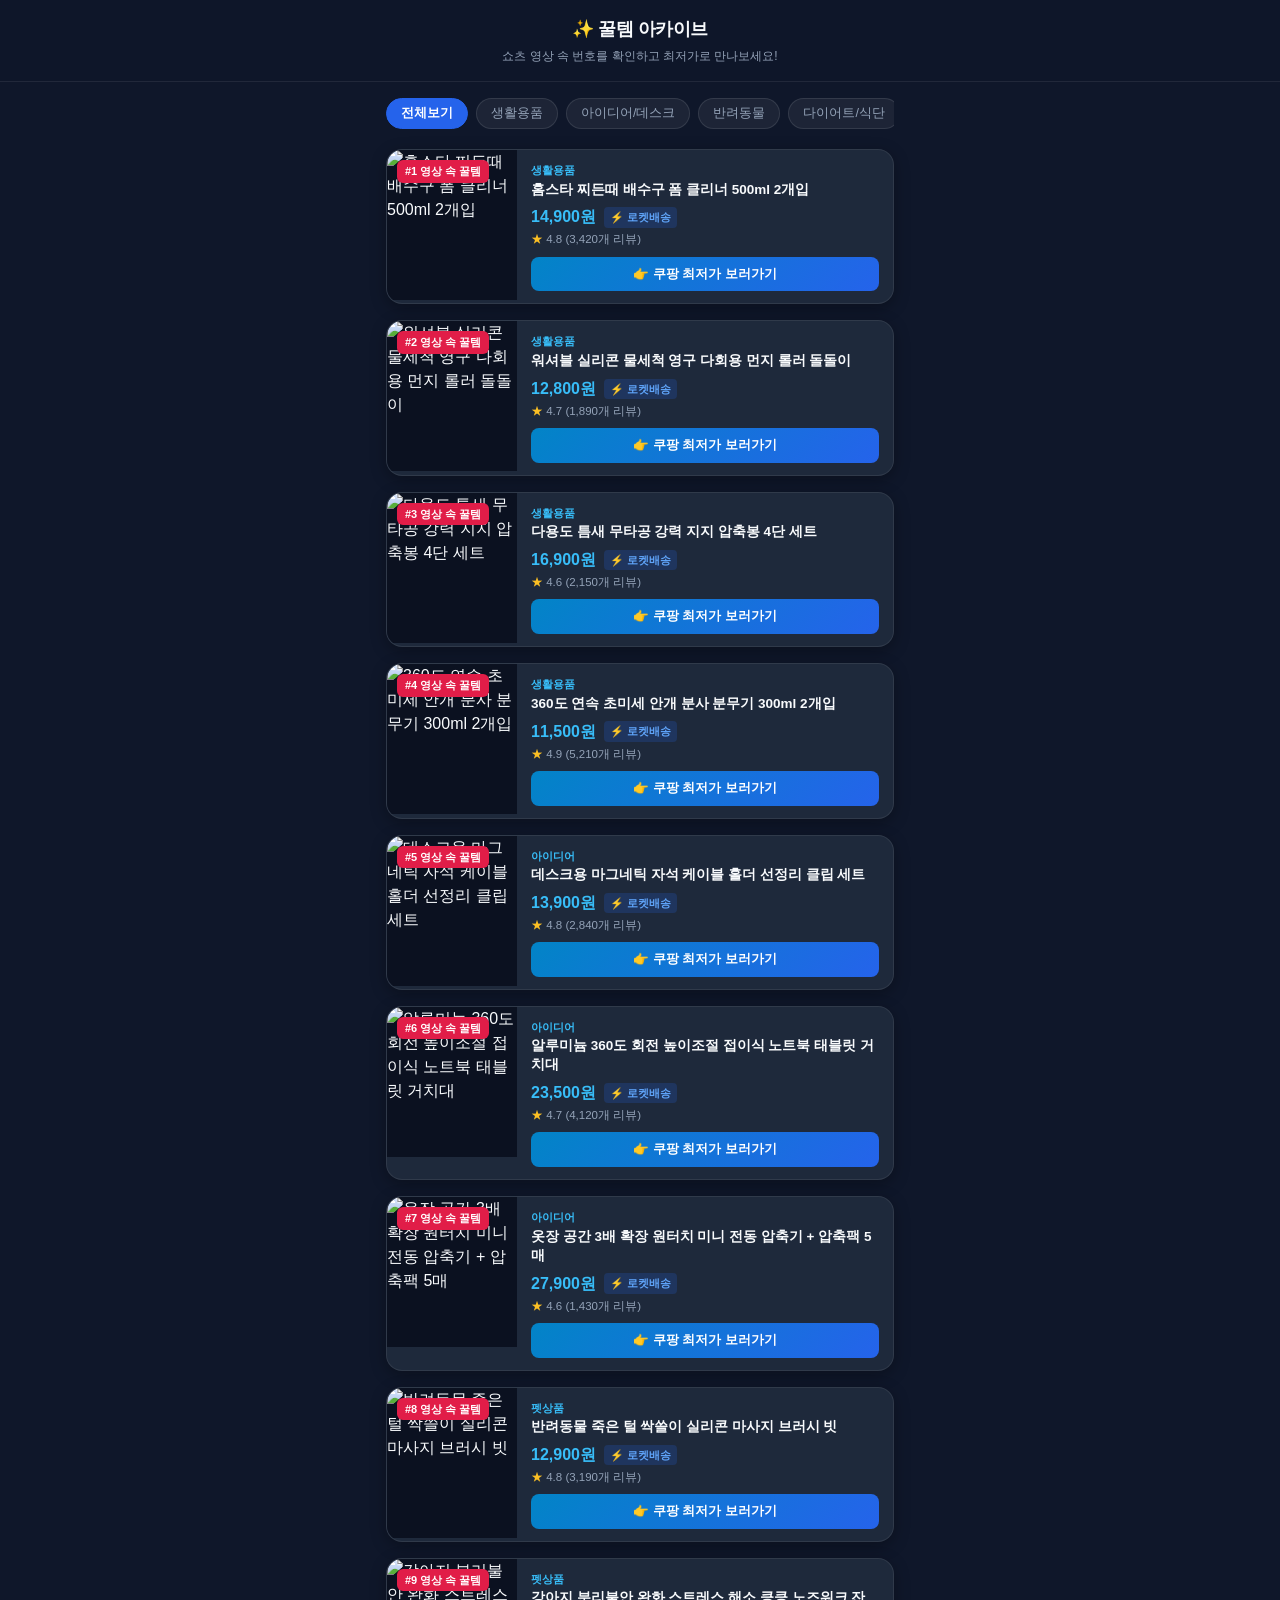
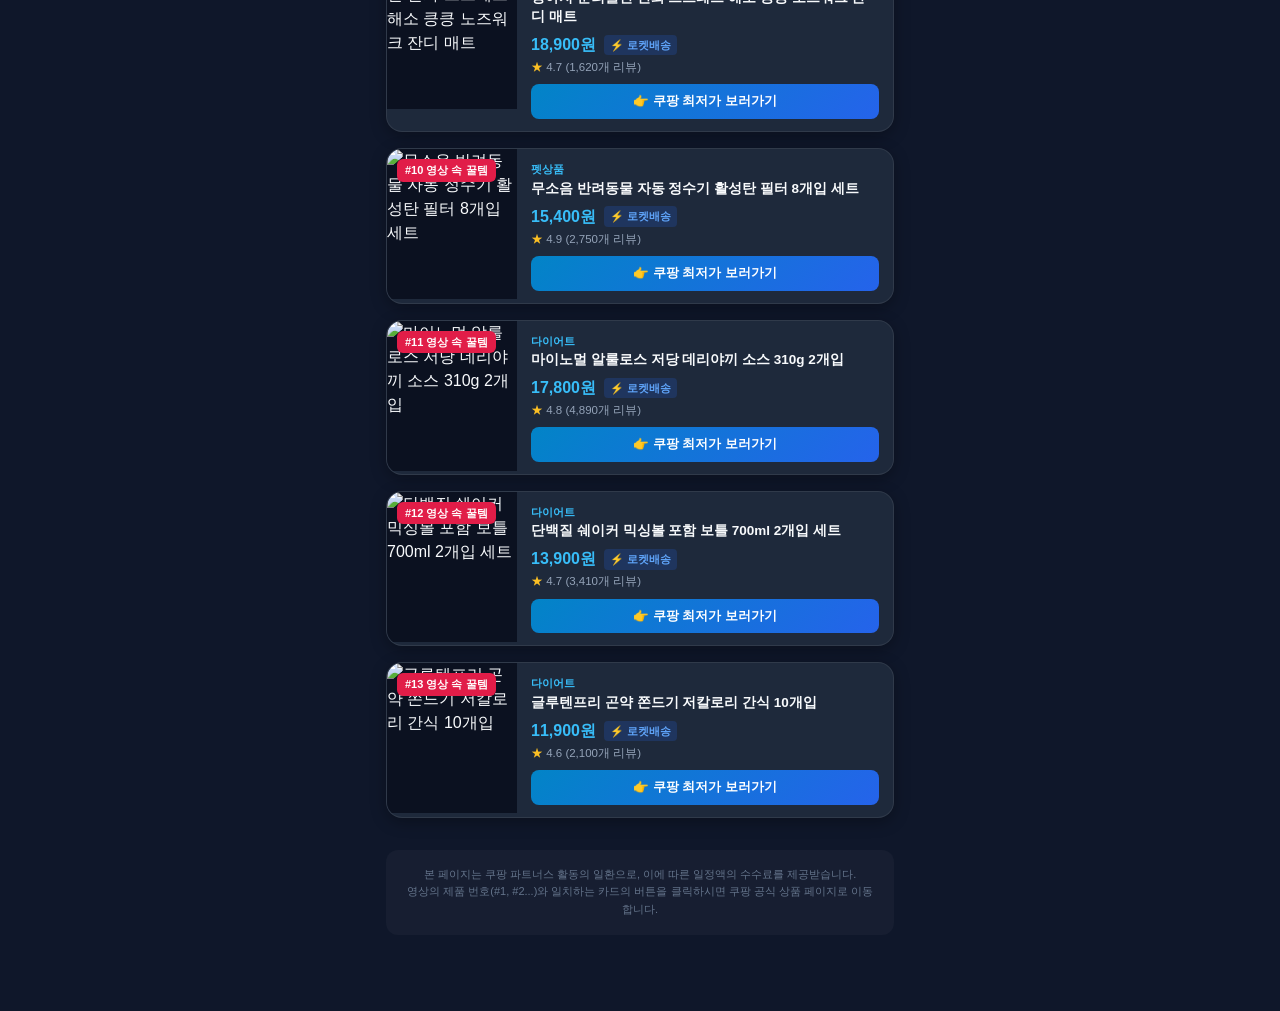
==== docs/index.html @ fdf6e210 "feat: Add YouTube Data API v3 auto-uploader and GitHub Pages showroom deployment" ====
<!DOCTYPE html>
<html lang="ko">
<head>
  <meta charset="UTF-8">
  <meta name="viewport" content="width=device-width, initial-scale=1.0, maximum-scale=1.0, user-scalable=no">
  <title>꿀템 아카이브 | 숏츠 속 실사용 꿀템 모음</title>
  <style>
    :root {
      --bg: #0F172A;
      --card-bg: #1E293B;
      --accent: #38BDF8;
      --btn-grad: linear-gradient(135deg, #0284C7, #2563EB);
      --text: #F8FAFC;
      --text-muted: #94A3B8;
    }
    * { box-sizing: border-box; margin: 0; padding: 0; }
    body {
      background: var(--bg);
      color: var(--text);
      font-family: -apple-system, BlinkMacSystemFont, "Pretendard", "Segoe UI", Roboto, sans-serif;
      line-height: 1.5;
      padding-bottom: 60px;
    }
    .header {
      background: rgba(15, 23, 42, 0.95);
      backdrop-filter: blur(10px);
      position: sticky;
      top: 0;
      z-index: 100;
      border-bottom: 1px solid rgba(255, 255, 255, 0.08);
      padding: 16px 20px;
      text-align: center;
    }
    .header h1 {
      font-size: 18px;
      font-weight: 700;
      letter-spacing: -0.5px;
    }
    .header p {
      font-size: 12px;
      color: var(--text-muted);
      margin-top: 4px;
    }
    .container {
      max-width: 540px;
      margin: 0 auto;
      padding: 16px;
    }
    .filter-bar {
      display: flex;
      gap: 8px;
      overflow-x: auto;
      padding-bottom: 12px;
      scrollbar-width: none;
    }
    .filter-btn {
      background: rgba(255, 255, 255, 0.06);
      border: 1px solid rgba(255, 255, 255, 0.1);
      color: var(--text-muted);
      padding: 6px 14px;
      border-radius: 20px;
      font-size: 12.5px;
      cursor: pointer;
      white-space: nowrap;
      transition: all 0.2s;
    }
    .filter-btn.active {
      background: #2563EB;
      color: #fff;
      border-color: #2563EB;
      font-weight: 600;
    }
    .product-list {
      display: flex;
      flex-direction: column;
      gap: 16px;
      margin-top: 8px;
    }
    .product-card {
      background: var(--card-bg);
      border: 1px solid rgba(255, 255, 255, 0.08);
      border-radius: 16px;
      overflow: hidden;
      display: flex;
      position: relative;
      box-shadow: 0 4px 16px rgba(0, 0, 0, 0.3);
    }
    .card-badge {
      position: absolute;
      top: 10px;
      left: 10px;
      background: #E11D48;
      color: #fff;
      font-size: 11px;
      font-weight: 700;
      padding: 3px 8px;
      border-radius: 6px;
      z-index: 2;
    }
    .img-wrapper {
      width: 130px;
      min-width: 130px;
      height: 150px;
      background: #0B1120;
    }
    .img-wrapper img {
      width: 100%;
      height: 100%;
      object-fit: cover;
    }
    .card-content {
      padding: 12px 14px;
      flex: 1;
      display: flex;
      flex-direction: column;
      justify-content: space-between;
    }
    .category-tag {
      font-size: 11px;
      color: var(--accent);
      font-weight: 600;
      margin-bottom: 2px;
    }
    .product-title {
      font-size: 13.5px;
      font-weight: 600;
      line-height: 1.4;
      display: -webkit-box;
      -webkit-line-clamp: 2;
      -webkit-box-orient: vertical;
      overflow: hidden;
    }
    .price-row {
      display: flex;
      align-items: center;
      gap: 8px;
      margin-top: 6px;
    }
    .price-val {
      font-size: 16px;
      font-weight: 700;
      color: #38BDF8;
    }
    .rocket-badge {
      font-size: 11px;
      background: rgba(37, 99, 235, 0.2);
      color: #60A5FA;
      padding: 2px 6px;
      border-radius: 4px;
      font-weight: 600;
    }
    .review-row {
      font-size: 11.5px;
      color: var(--text-muted);
      margin-top: 2px;
    }
    .star { color: #FBBF24; }
    .btn-buy {
      margin-top: 8px;
      background: var(--btn-grad);
      color: #fff;
      text-decoration: none;
      padding: 8px 12px;
      border-radius: 8px;
      font-size: 12.5px;
      font-weight: 700;
      text-align: center;
      display: block;
      transition: opacity 0.2s;
    }
    .btn-buy:active { opacity: 0.8; }
    .footer-ftc {
      margin-top: 32px;
      padding: 16px;
      background: rgba(255, 255, 255, 0.03);
      border-radius: 12px;
      font-size: 11px;
      color: #64748B;
      text-align: center;
      line-height: 1.6;
    }
  </style>
</head>
<body>
  <header class="header">
    <h1>✨ 꿀템 아카이브</h1>
    <p>쇼츠 영상 속 번호를 확인하고 최저가로 만나보세요!</p>
  </header>

  <main class="container">
    <div class="filter-bar">
      <button class="filter-btn active" data-filter="all">전체보기</button>
      <button class="filter-btn" data-filter="생활용품">생활용품</button>
      <button class="filter-btn" data-filter="아이디어">아이디어/데스크</button>
      <button class="filter-btn" data-filter="펫상품">반려동물</button>
      <button class="filter-btn" data-filter="다이어트">다이어트/식단</button>
    </div>

    <div class="product-list" id="product-list">
      
        <div class="product-card" data-category="생활용품">
          <div class="card-badge">#1 영상 속 꿀템</div>
          <div class="img-wrapper">
            <img src="https://images.unsplash.com/photo-1584820927498-cfe5211fd8bf?w=800" alt="홈스타 찌든때 배수구 폼 클리너 500ml 2개입" loading="lazy">
          </div>
          <div class="card-content">
            <div class="category-tag">생활용품</div>
            <h3 class="product-title">홈스타 찌든때 배수구 폼 클리너 500ml 2개입</h3>
            <div class="price-row">
              <span class="price-val">14,900원</span>
              <span class="rocket-badge">⚡ 로켓배송</span>
            </div>
            <div class="review-row">
              <span class="star">★</span> 4.8 (3,420개 리뷰)
            </div>
            <a href="https://link.coupang.com/a/be3ff68d0" target="_blank" rel="noopener noreferrer" class="btn-buy">
              👉 쿠팡 최저가 보러가기
            </a>
          </div>
        </div>
            
        <div class="product-card" data-category="생활용품">
          <div class="card-badge">#2 영상 속 꿀템</div>
          <div class="img-wrapper">
            <img src="https://images.unsplash.com/photo-1583947215259-38e31be8751f?w=800" alt="워셔블 실리콘 물세척 영구 다회용 먼지 롤러 돌돌이" loading="lazy">
          </div>
          <div class="card-content">
            <div class="category-tag">생활용품</div>
            <h3 class="product-title">워셔블 실리콘 물세척 영구 다회용 먼지 롤러 돌돌이</h3>
            <div class="price-row">
              <span class="price-val">12,800원</span>
              <span class="rocket-badge">⚡ 로켓배송</span>
            </div>
            <div class="review-row">
              <span class="star">★</span> 4.7 (1,890개 리뷰)
            </div>
            <a href="https://link.coupang.com/a/bfdb98674" target="_blank" rel="noopener noreferrer" class="btn-buy">
              👉 쿠팡 최저가 보러가기
            </a>
          </div>
        </div>
            
        <div class="product-card" data-category="생활용품">
          <div class="card-badge">#3 영상 속 꿀템</div>
          <div class="img-wrapper">
            <img src="https://images.unsplash.com/photo-1513694203232-719a280e022f?w=800" alt="다용도 틈새 무타공 강력 지지 압축봉 4단 세트" loading="lazy">
          </div>
          <div class="card-content">
            <div class="category-tag">생활용품</div>
            <h3 class="product-title">다용도 틈새 무타공 강력 지지 압축봉 4단 세트</h3>
            <div class="price-row">
              <span class="price-val">16,900원</span>
              <span class="rocket-badge">⚡ 로켓배송</span>
            </div>
            <div class="review-row">
              <span class="star">★</span> 4.6 (2,150개 리뷰)
            </div>
            <a href="https://link.coupang.com/a/b52442c60" target="_blank" rel="noopener noreferrer" class="btn-buy">
              👉 쿠팡 최저가 보러가기
            </a>
          </div>
        </div>
            
        <div class="product-card" data-category="생활용품">
          <div class="card-badge">#4 영상 속 꿀템</div>
          <div class="img-wrapper">
            <img src="https://images.unsplash.com/photo-1608248597359-0f04e84b72c9?w=800" alt="360도 연속 초미세 안개 분사 분무기 300ml 2개입" loading="lazy">
          </div>
          <div class="card-content">
            <div class="category-tag">생활용품</div>
            <h3 class="product-title">360도 연속 초미세 안개 분사 분무기 300ml 2개입</h3>
            <div class="price-row">
              <span class="price-val">11,500원</span>
              <span class="rocket-badge">⚡ 로켓배송</span>
            </div>
            <div class="review-row">
              <span class="star">★</span> 4.9 (5,210개 리뷰)
            </div>
            <a href="https://link.coupang.com/a/bee2cebee" target="_blank" rel="noopener noreferrer" class="btn-buy">
              👉 쿠팡 최저가 보러가기
            </a>
          </div>
        </div>
            
        <div class="product-card" data-category="아이디어">
          <div class="card-badge">#5 영상 속 꿀템</div>
          <div class="img-wrapper">
            <img src="https://images.unsplash.com/photo-1527864550417-7fd91fc51a46?w=800" alt="데스크용 마그네틱 자석 케이블 홀더 선정리 클립 세트" loading="lazy">
          </div>
          <div class="card-content">
            <div class="category-tag">아이디어</div>
            <h3 class="product-title">데스크용 마그네틱 자석 케이블 홀더 선정리 클립 세트</h3>
            <div class="price-row">
              <span class="price-val">13,900원</span>
              <span class="rocket-badge">⚡ 로켓배송</span>
            </div>
            <div class="review-row">
              <span class="star">★</span> 4.8 (2,840개 리뷰)
            </div>
            <a href="https://link.coupang.com/a/b3ed1f4bb" target="_blank" rel="noopener noreferrer" class="btn-buy">
              👉 쿠팡 최저가 보러가기
            </a>
          </div>
        </div>
            
        <div class="product-card" data-category="아이디어">
          <div class="card-badge">#6 영상 속 꿀템</div>
          <div class="img-wrapper">
            <img src="https://images.unsplash.com/photo-1587829741301-dc798b83add3?w=800" alt="알루미늄 360도 회전 높이조절 접이식 노트북 태블릿 거치대" loading="lazy">
          </div>
          <div class="card-content">
            <div class="category-tag">아이디어</div>
            <h3 class="product-title">알루미늄 360도 회전 높이조절 접이식 노트북 태블릿 거치대</h3>
            <div class="price-row">
              <span class="price-val">23,500원</span>
              <span class="rocket-badge">⚡ 로켓배송</span>
            </div>
            <div class="review-row">
              <span class="star">★</span> 4.7 (4,120개 리뷰)
            </div>
            <a href="https://link.coupang.com/a/bc0dee9e3" target="_blank" rel="noopener noreferrer" class="btn-buy">
              👉 쿠팡 최저가 보러가기
            </a>
          </div>
        </div>
            
        <div class="product-card" data-category="아이디어">
          <div class="card-badge">#7 영상 속 꿀템</div>
          <div class="img-wrapper">
            <img src="https://images.unsplash.com/photo-1558769132-cb1aea458c5e?w=800" alt="옷장 공간 3배 확장 원터치 미니 전동 압축기 + 압축팩 5매" loading="lazy">
          </div>
          <div class="card-content">
            <div class="category-tag">아이디어</div>
            <h3 class="product-title">옷장 공간 3배 확장 원터치 미니 전동 압축기 + 압축팩 5매</h3>
            <div class="price-row">
              <span class="price-val">27,900원</span>
              <span class="rocket-badge">⚡ 로켓배송</span>
            </div>
            <div class="review-row">
              <span class="star">★</span> 4.6 (1,430개 리뷰)
            </div>
            <a href="https://link.coupang.com/a/hEyKNvtEFU" target="_blank" rel="noopener noreferrer" class="btn-buy">
              👉 쿠팡 최저가 보러가기
            </a>
          </div>
        </div>
            
        <div class="product-card" data-category="펫상품">
          <div class="card-badge">#8 영상 속 꿀템</div>
          <div class="img-wrapper">
            <img src="https://images.unsplash.com/photo-1583337130417-3346a1be7dee?w=800" alt="반려동물 죽은 털 싹쓸이 실리콘 마사지 브러시 빗" loading="lazy">
          </div>
          <div class="card-content">
            <div class="category-tag">펫상품</div>
            <h3 class="product-title">반려동물 죽은 털 싹쓸이 실리콘 마사지 브러시 빗</h3>
            <div class="price-row">
              <span class="price-val">12,900원</span>
              <span class="rocket-badge">⚡ 로켓배송</span>
            </div>
            <div class="review-row">
              <span class="star">★</span> 4.8 (3,190개 리뷰)
            </div>
            <a href="https://link.coupang.com/a/hEyKNvtEFU" target="_blank" rel="noopener noreferrer" class="btn-buy">
              👉 쿠팡 최저가 보러가기
            </a>
          </div>
        </div>
            
        <div class="product-card" data-category="펫상품">
          <div class="card-badge">#9 영상 속 꿀템</div>
          <div class="img-wrapper">
            <img src="https://images.unsplash.com/photo-1543466835-00a7907e9de1?w=800" alt="강아지 분리불안 완화 스트레스 해소 킁킁 노즈워크 잔디 매트" loading="lazy">
          </div>
          <div class="card-content">
            <div class="category-tag">펫상품</div>
            <h3 class="product-title">강아지 분리불안 완화 스트레스 해소 킁킁 노즈워크 잔디 매트</h3>
            <div class="price-row">
              <span class="price-val">18,900원</span>
              <span class="rocket-badge">⚡ 로켓배송</span>
            </div>
            <div class="review-row">
              <span class="star">★</span> 4.7 (1,620개 리뷰)
            </div>
            <a href="https://link.coupang.com/a/hEyKNvtEFU" target="_blank" rel="noopener noreferrer" class="btn-buy">
              👉 쿠팡 최저가 보러가기
            </a>
          </div>
        </div>
            
        <div class="product-card" data-category="펫상품">
          <div class="card-badge">#10 영상 속 꿀템</div>
          <div class="img-wrapper">
            <img src="https://images.unsplash.com/photo-1535268647677-300dbf3d78d1?w=800" alt="무소음 반려동물 자동 정수기 활성탄 필터 8개입 세트" loading="lazy">
          </div>
          <div class="card-content">
            <div class="category-tag">펫상품</div>
            <h3 class="product-title">무소음 반려동물 자동 정수기 활성탄 필터 8개입 세트</h3>
            <div class="price-row">
              <span class="price-val">15,400원</span>
              <span class="rocket-badge">⚡ 로켓배송</span>
            </div>
            <div class="review-row">
              <span class="star">★</span> 4.9 (2,750개 리뷰)
            </div>
            <a href="https://link.coupang.com/a/hEyKNvtEFU" target="_blank" rel="noopener noreferrer" class="btn-buy">
              👉 쿠팡 최저가 보러가기
            </a>
          </div>
        </div>
            
        <div class="product-card" data-category="다이어트">
          <div class="card-badge">#11 영상 속 꿀템</div>
          <div class="img-wrapper">
            <img src="https://images.unsplash.com/photo-1498837167922-ddd27525d352?w=800" alt="마이노멀 알룰로스 저당 데리야끼 소스 310g 2개입" loading="lazy">
          </div>
          <div class="card-content">
            <div class="category-tag">다이어트</div>
            <h3 class="product-title">마이노멀 알룰로스 저당 데리야끼 소스 310g 2개입</h3>
            <div class="price-row">
              <span class="price-val">17,800원</span>
              <span class="rocket-badge">⚡ 로켓배송</span>
            </div>
            <div class="review-row">
              <span class="star">★</span> 4.8 (4,890개 리뷰)
            </div>
            <a href="https://link.coupang.com/a/hEyKNvtEFU" target="_blank" rel="noopener noreferrer" class="btn-buy">
              👉 쿠팡 최저가 보러가기
            </a>
          </div>
        </div>
            
        <div class="product-card" data-category="다이어트">
          <div class="card-badge">#12 영상 속 꿀템</div>
          <div class="img-wrapper">
            <img src="https://images.unsplash.com/photo-1544816155-12df9643f363?w=800" alt="단백질 쉐이커 믹싱볼 포함 보틀 700ml 2개입 세트" loading="lazy">
          </div>
          <div class="card-content">
            <div class="category-tag">다이어트</div>
            <h3 class="product-title">단백질 쉐이커 믹싱볼 포함 보틀 700ml 2개입 세트</h3>
            <div class="price-row">
              <span class="price-val">13,900원</span>
              <span class="rocket-badge">⚡ 로켓배송</span>
            </div>
            <div class="review-row">
              <span class="star">★</span> 4.7 (3,410개 리뷰)
            </div>
            <a href="https://link.coupang.com/a/hEyKNvtEFU" target="_blank" rel="noopener noreferrer" class="btn-buy">
              👉 쿠팡 최저가 보러가기
            </a>
          </div>
        </div>
            
        <div class="product-card" data-category="다이어트">
          <div class="card-badge">#13 영상 속 꿀템</div>
          <div class="img-wrapper">
            <img src="https://images.unsplash.com/photo-1509440159596-0249088772ff?w=800" alt="글루텐프리 곤약 쫀드기 저칼로리 간식 10개입" loading="lazy">
          </div>
          <div class="card-content">
            <div class="category-tag">다이어트</div>
            <h3 class="product-title">글루텐프리 곤약 쫀드기 저칼로리 간식 10개입</h3>
            <div class="price-row">
              <span class="price-val">11,900원</span>
              <span class="rocket-badge">⚡ 로켓배송</span>
            </div>
            <div class="review-row">
              <span class="star">★</span> 4.6 (2,100개 리뷰)
            </div>
            <a href="https://link.coupang.com/a/hEyKNvtEFU" target="_blank" rel="noopener noreferrer" class="btn-buy">
              👉 쿠팡 최저가 보러가기
            </a>
          </div>
        </div>
            
    </div>

    <footer class="footer-ftc">
      본 페이지는 쿠팡 파트너스 활동의 일환으로, 이에 따른 일정액의 수수료를 제공받습니다.<br>
      영상의 제품 번호(#1, #2...)와 일치하는 카드의 버튼을 클릭하시면 쿠팡 공식 상품 페이지로 이동합니다.
    </footer>
  </main>

  <script>
    document.querySelectorAll('.filter-btn').forEach(btn => {
      btn.addEventListener('click', () => {
        document.querySelectorAll('.filter-btn').forEach(b => b.classList.remove('active'));
        btn.classList.add('active');
        const filter = btn.getAttribute('data-filter');
        document.querySelectorAll('.product-card').forEach(card => {
          if (filter === 'all' || card.getAttribute('data-category') === filter) {
            card.style.display = 'flex';
          } else {
            card.style.display = 'none';
          }
        });
      });
    });
  </script>
</body>
</html>
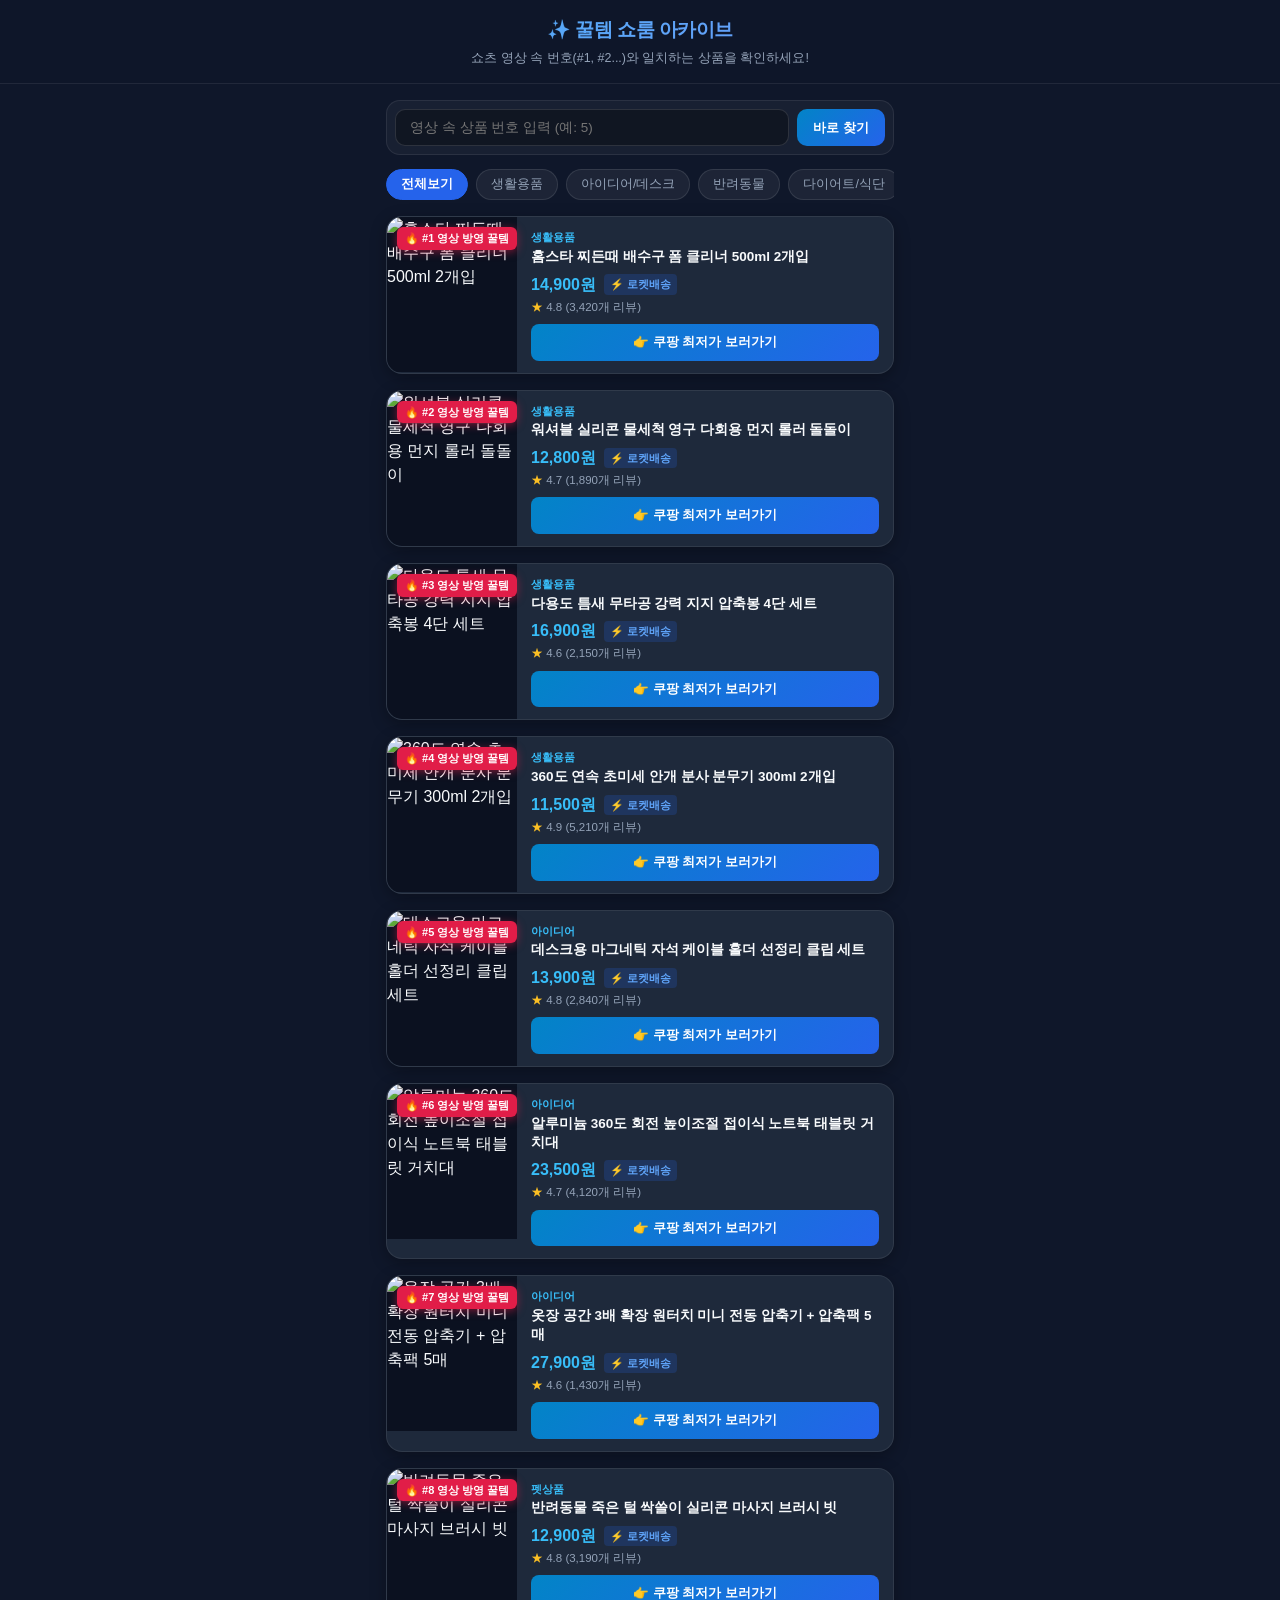
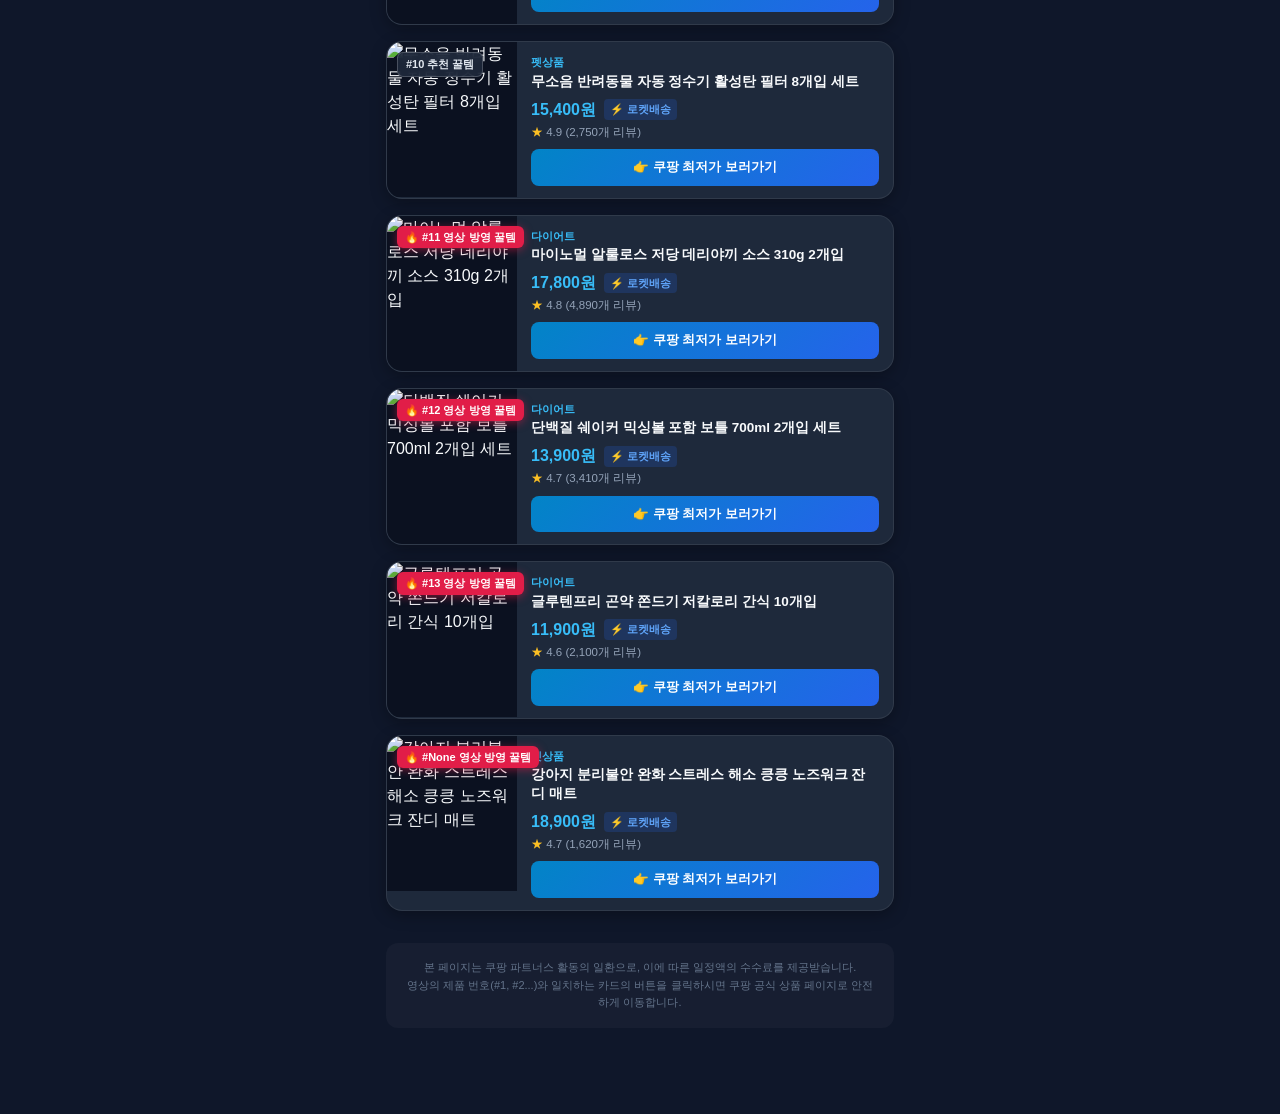
==== commit 0360d75a: "fix: Synchronize video numbers with showroom cards and fix direct Coupang product landing links" ====
--- a/docs/index.html
+++ b/docs/index.html
@@ -3,13 +3,14 @@
 <head>
   <meta charset="UTF-8">
   <meta name="viewport" content="width=device-width, initial-scale=1.0, maximum-scale=1.0, user-scalable=no">
-  <title>꿀템 아카이브 | 숏츠 속 실사용 꿀템 모음</title>
+  <title>꿀템 쇼룸 | 숏츠 영상 속 번호 맞춤 꿀템 모음</title>
   <style>
     :root {
       --bg: #0F172A;
       --card-bg: #1E293B;
       --accent: #38BDF8;
-      --btn-grad: linear-gradient(135deg, #0284C7, #2563EB);
+      --btn-grad: linear-gradient(135deg, #E11D48, #BE123C);
+      --btn-buy: linear-gradient(135deg, #0284C7, #2563EB);
       --text: #F8FAFC;
       --text-muted: #94A3B8;
     }
@@ -19,11 +20,11 @@
       color: var(--text);
       font-family: -apple-system, BlinkMacSystemFont, "Pretendard", "Segoe UI", Roboto, sans-serif;
       line-height: 1.5;
-      padding-bottom: 60px;
+      padding-bottom: 70px;
     }
     .header {
       background: rgba(15, 23, 42, 0.95);
-      backdrop-filter: blur(10px);
+      backdrop-filter: blur(12px);
       position: sticky;
       top: 0;
       z-index: 100;
@@ -32,12 +33,15 @@
       text-align: center;
     }
     .header h1 {
-      font-size: 18px;
-      font-weight: 700;
+      font-size: 19px;
+      font-weight: 800;
       letter-spacing: -0.5px;
+      background: linear-gradient(135deg, #38BDF8, #818CF8);
+      -webkit-background-clip: text;
+      -webkit-text-fill-color: transparent;
     }
     .header p {
-      font-size: 12px;
+      font-size: 12.5px;
       color: var(--text-muted);
       margin-top: 4px;
     }
@@ -45,6 +49,40 @@
       max-width: 540px;
       margin: 0 auto;
       padding: 16px;
+    }
+    /* Quick Jump Search Box */
+    .search-box {
+      display: flex;
+      gap: 8px;
+      margin-bottom: 14px;
+      background: rgba(255, 255, 255, 0.04);
+      padding: 8px;
+      border-radius: 14px;
+      border: 1px solid rgba(255, 255, 255, 0.08);
+    }
+    .search-box input {
+      flex: 1;
+      background: rgba(0, 0, 0, 0.3);
+      border: 1px solid rgba(255, 255, 255, 0.12);
+      border-radius: 10px;
+      padding: 10px 14px;
+      font-size: 13.5px;
+      color: #fff;
+      outline: none;
+    }
+    .search-box input:focus {
+      border-color: #38BDF8;
+    }
+    .search-box button {
+      background: var(--btn-buy);
+      border: none;
+      color: #fff;
+      font-weight: 700;
+      padding: 0 16px;
+      border-radius: 10px;
+      cursor: pointer;
+      font-size: 13px;
+      white-space: nowrap;
     }
     .filter-bar {
       display: flex;
@@ -74,7 +112,7 @@
       display: flex;
       flex-direction: column;
       gap: 16px;
-      margin-top: 8px;
+      margin-top: 4px;
     }
     .product-card {
       background: var(--card-bg);
@@ -84,23 +122,37 @@
       display: flex;
       position: relative;
       box-shadow: 0 4px 16px rgba(0, 0, 0, 0.3);
+      transition: transform 0.2s, border-color 0.3s, box-shadow 0.3s;
+    }
+    .product-card.highlight {
+      border-color: #38BDF8;
+      box-shadow: 0 0 20px rgba(56, 189, 248, 0.4);
+      transform: scale(1.02);
     }
     .card-badge {
       position: absolute;
       top: 10px;
       left: 10px;
-      background: #E11D48;
-      color: #fff;
+      background: rgba(30, 41, 59, 0.85);
+      border: 1px solid rgba(255, 255, 255, 0.2);
+      backdrop-filter: blur(4px);
+      color: #E2E8F0;
       font-size: 11px;
       font-weight: 700;
       padding: 3px 8px;
       border-radius: 6px;
       z-index: 2;
     }
+    .card-badge.featured {
+      background: #E11D48;
+      border: none;
+      color: #fff;
+      box-shadow: 0 2px 8px rgba(225, 29, 72, 0.5);
+    }
     .img-wrapper {
       width: 130px;
       min-width: 130px;
-      height: 150px;
+      height: 155px;
       background: #0B1120;
     }
     .img-wrapper img {
@@ -157,10 +209,10 @@
     .star { color: #FBBF24; }
     .btn-buy {
       margin-top: 8px;
-      background: var(--btn-grad);
+      background: var(--btn-buy);
       color: #fff;
       text-decoration: none;
-      padding: 8px 12px;
+      padding: 9px 12px;
       border-radius: 8px;
       font-size: 12.5px;
       font-weight: 700;
@@ -183,11 +235,18 @@
 </head>
 <body>
   <header class="header">
-    <h1>✨ 꿀템 아카이브</h1>
-    <p>쇼츠 영상 속 번호를 확인하고 최저가로 만나보세요!</p>
+    <h1>✨ 꿀템 쇼룸 아카이브</h1>
+    <p>쇼츠 영상 속 번호(#1, #2...)와 일치하는 상품을 확인하세요!</p>
   </header>
 
   <main class="container">
+    <!-- Quick Number Jump -->
+    <div class="search-box">
+      <input type="number" id="quick-num-input" placeholder="영상 속 상품 번호 입력 (예: 5)" min="1">
+      <button id="btn-jump-num">바로 찾기</button>
+    </div>
+
+    <!-- Category Filter Bar -->
     <div class="filter-bar">
       <button class="filter-btn active" data-filter="all">전체보기</button>
       <button class="filter-btn" data-filter="생활용품">생활용품</button>
@@ -198,8 +257,8 @@
 
     <div class="product-list" id="product-list">
       
-        <div class="product-card" data-category="생활용품">
-          <div class="card-badge">#1 영상 속 꿀템</div>
+        <div class="product-card" id="card-1" data-num="1" data-category="생활용품">
+          <div class="card-badge featured">🔥 #1 영상 방영 꿀템</div>
           <div class="img-wrapper">
             <img src="https://images.unsplash.com/photo-1584820927498-cfe5211fd8bf?w=800" alt="홈스타 찌든때 배수구 폼 클리너 500ml 2개입" loading="lazy">
           </div>
@@ -213,14 +272,14 @@
             <div class="review-row">
               <span class="star">★</span> 4.8 (3,420개 리뷰)
             </div>
-            <a href="https://link.coupang.com/a/be3ff68d0" target="_blank" rel="noopener noreferrer" class="btn-buy">
-              👉 쿠팡 최저가 보러가기
-            </a>
-          </div>
-        </div>
-            
-        <div class="product-card" data-category="생활용품">
-          <div class="card-badge">#2 영상 속 꿀템</div>
+            <a href="https://www.coupang.com/np/search?q=%ED%99%88%EC%8A%A4%ED%83%80%20%EC%B0%8C%EB%93%A0%EB%95%8C%20%EB%B0%B0%EC%88%98%EA%B5%AC%20%ED%8F%BC%20%ED%81%B4%EB%A6%AC%EB%84%88%20500ml%202%EA%B0%9C%EC%9E%85" target="_blank" rel="noopener noreferrer" class="btn-buy" id="buy-btn-1">
+              👉 쿠팡 최저가 보러가기
+            </a>
+          </div>
+        </div>
+            
+        <div class="product-card" id="card-2" data-num="2" data-category="생활용품">
+          <div class="card-badge featured">🔥 #2 영상 방영 꿀템</div>
           <div class="img-wrapper">
             <img src="https://images.unsplash.com/photo-1583947215259-38e31be8751f?w=800" alt="워셔블 실리콘 물세척 영구 다회용 먼지 롤러 돌돌이" loading="lazy">
           </div>
@@ -234,14 +293,14 @@
             <div class="review-row">
               <span class="star">★</span> 4.7 (1,890개 리뷰)
             </div>
-            <a href="https://link.coupang.com/a/bfdb98674" target="_blank" rel="noopener noreferrer" class="btn-buy">
-              👉 쿠팡 최저가 보러가기
-            </a>
-          </div>
-        </div>
-            
-        <div class="product-card" data-category="생활용품">
-          <div class="card-badge">#3 영상 속 꿀템</div>
+            <a href="https://www.coupang.com/np/search?q=%EC%9B%8C%EC%85%94%EB%B8%94%20%EC%8B%A4%EB%A6%AC%EC%BD%98%20%EB%AC%BC%EC%84%B8%EC%B2%99%20%EC%98%81%EA%B5%AC%20%EB%8B%A4%ED%9A%8C%EC%9A%A9%20%EB%A8%BC%EC%A7%80%20%EB%A1%A4%EB%9F%AC%20%EB%8F%8C%EB%8F%8C%EC%9D%B4" target="_blank" rel="noopener noreferrer" class="btn-buy" id="buy-btn-2">
+              👉 쿠팡 최저가 보러가기
+            </a>
+          </div>
+        </div>
+            
+        <div class="product-card" id="card-3" data-num="3" data-category="생활용품">
+          <div class="card-badge featured">🔥 #3 영상 방영 꿀템</div>
           <div class="img-wrapper">
             <img src="https://images.unsplash.com/photo-1513694203232-719a280e022f?w=800" alt="다용도 틈새 무타공 강력 지지 압축봉 4단 세트" loading="lazy">
           </div>
@@ -255,14 +314,14 @@
             <div class="review-row">
               <span class="star">★</span> 4.6 (2,150개 리뷰)
             </div>
-            <a href="https://link.coupang.com/a/b52442c60" target="_blank" rel="noopener noreferrer" class="btn-buy">
-              👉 쿠팡 최저가 보러가기
-            </a>
-          </div>
-        </div>
-            
-        <div class="product-card" data-category="생활용품">
-          <div class="card-badge">#4 영상 속 꿀템</div>
+            <a href="https://www.coupang.com/np/search?q=%EB%8B%A4%EC%9A%A9%EB%8F%84%20%ED%8B%88%EC%83%88%20%EB%AC%B4%ED%83%80%EA%B3%B5%20%EA%B0%95%EB%A0%A5%20%EC%A7%80%EC%A7%80%20%EC%95%95%EC%B6%95%EB%B4%89%204%EB%8B%A8%20%EC%84%B8%ED%8A%B8" target="_blank" rel="noopener noreferrer" class="btn-buy" id="buy-btn-3">
+              👉 쿠팡 최저가 보러가기
+            </a>
+          </div>
+        </div>
+            
+        <div class="product-card" id="card-4" data-num="4" data-category="생활용품">
+          <div class="card-badge featured">🔥 #4 영상 방영 꿀템</div>
           <div class="img-wrapper">
             <img src="https://images.unsplash.com/photo-1608248597359-0f04e84b72c9?w=800" alt="360도 연속 초미세 안개 분사 분무기 300ml 2개입" loading="lazy">
           </div>
@@ -276,14 +335,14 @@
             <div class="review-row">
               <span class="star">★</span> 4.9 (5,210개 리뷰)
             </div>
-            <a href="https://link.coupang.com/a/bee2cebee" target="_blank" rel="noopener noreferrer" class="btn-buy">
-              👉 쿠팡 최저가 보러가기
-            </a>
-          </div>
-        </div>
-            
-        <div class="product-card" data-category="아이디어">
-          <div class="card-badge">#5 영상 속 꿀템</div>
+            <a href="https://www.coupang.com/np/search?q=360%EB%8F%84%20%EC%97%B0%EC%86%8D%20%EC%B4%88%EB%AF%B8%EC%84%B8%20%EC%95%88%EA%B0%9C%20%EB%B6%84%EC%82%AC%20%EB%B6%84%EB%AC%B4%EA%B8%B0%20300ml%202%EA%B0%9C%EC%9E%85" target="_blank" rel="noopener noreferrer" class="btn-buy" id="buy-btn-4">
+              👉 쿠팡 최저가 보러가기
+            </a>
+          </div>
+        </div>
+            
+        <div class="product-card" id="card-5" data-num="5" data-category="아이디어">
+          <div class="card-badge featured">🔥 #5 영상 방영 꿀템</div>
           <div class="img-wrapper">
             <img src="https://images.unsplash.com/photo-1527864550417-7fd91fc51a46?w=800" alt="데스크용 마그네틱 자석 케이블 홀더 선정리 클립 세트" loading="lazy">
           </div>
@@ -297,14 +356,14 @@
             <div class="review-row">
               <span class="star">★</span> 4.8 (2,840개 리뷰)
             </div>
-            <a href="https://link.coupang.com/a/b3ed1f4bb" target="_blank" rel="noopener noreferrer" class="btn-buy">
-              👉 쿠팡 최저가 보러가기
-            </a>
-          </div>
-        </div>
-            
-        <div class="product-card" data-category="아이디어">
-          <div class="card-badge">#6 영상 속 꿀템</div>
+            <a href="https://www.coupang.com/np/search?q=%EB%8D%B0%EC%8A%A4%ED%81%AC%EC%9A%A9%20%EB%A7%88%EA%B7%B8%EB%84%A4%ED%8B%B1%20%EC%9E%90%EC%84%9D%20%EC%BC%80%EC%9D%B4%EB%B8%94%20%ED%99%80%EB%8D%94%20%EC%84%A0%EC%A0%95%EB%A6%AC%20%ED%81%B4%EB%A6%BD%20%EC%84%B8%ED%8A%B8" target="_blank" rel="noopener noreferrer" class="btn-buy" id="buy-btn-5">
+              👉 쿠팡 최저가 보러가기
+            </a>
+          </div>
+        </div>
+            
+        <div class="product-card" id="card-6" data-num="6" data-category="아이디어">
+          <div class="card-badge featured">🔥 #6 영상 방영 꿀템</div>
           <div class="img-wrapper">
             <img src="https://images.unsplash.com/photo-1587829741301-dc798b83add3?w=800" alt="알루미늄 360도 회전 높이조절 접이식 노트북 태블릿 거치대" loading="lazy">
           </div>
@@ -318,14 +377,14 @@
             <div class="review-row">
               <span class="star">★</span> 4.7 (4,120개 리뷰)
             </div>
-            <a href="https://link.coupang.com/a/bc0dee9e3" target="_blank" rel="noopener noreferrer" class="btn-buy">
-              👉 쿠팡 최저가 보러가기
-            </a>
-          </div>
-        </div>
-            
-        <div class="product-card" data-category="아이디어">
-          <div class="card-badge">#7 영상 속 꿀템</div>
+            <a href="https://www.coupang.com/np/search?q=%EC%95%8C%EB%A3%A8%EB%AF%B8%EB%8A%84%20360%EB%8F%84%20%ED%9A%8C%EC%A0%84%20%EB%86%92%EC%9D%B4%EC%A1%B0%EC%A0%88%20%EC%A0%91%EC%9D%B4%EC%8B%9D%20%EB%85%B8%ED%8A%B8%EB%B6%81%20%ED%83%9C%EB%B8%94%EB%A6%BF%20%EA%B1%B0%EC%B9%98%EB%8C%80" target="_blank" rel="noopener noreferrer" class="btn-buy" id="buy-btn-6">
+              👉 쿠팡 최저가 보러가기
+            </a>
+          </div>
+        </div>
+            
+        <div class="product-card" id="card-7" data-num="7" data-category="아이디어">
+          <div class="card-badge featured">🔥 #7 영상 방영 꿀템</div>
           <div class="img-wrapper">
             <img src="https://images.unsplash.com/photo-1558769132-cb1aea458c5e?w=800" alt="옷장 공간 3배 확장 원터치 미니 전동 압축기 + 압축팩 5매" loading="lazy">
           </div>
@@ -339,14 +398,14 @@
             <div class="review-row">
               <span class="star">★</span> 4.6 (1,430개 리뷰)
             </div>
-            <a href="https://link.coupang.com/a/hEyKNvtEFU" target="_blank" rel="noopener noreferrer" class="btn-buy">
-              👉 쿠팡 최저가 보러가기
-            </a>
-          </div>
-        </div>
-            
-        <div class="product-card" data-category="펫상품">
-          <div class="card-badge">#8 영상 속 꿀템</div>
+            <a href="https://www.coupang.com/np/search?q=%EC%98%B7%EC%9E%A5%20%EA%B3%B5%EA%B0%84%203%EB%B0%B0%20%ED%99%95%EC%9E%A5%20%EC%9B%90%ED%84%B0%EC%B9%98%20%EB%AF%B8%EB%8B%88%20%EC%A0%84%EB%8F%99%20%EC%95%95%EC%B6%95%EA%B8%B0%20%2B%20%EC%95%95%EC%B6%95%ED%8C%A9%205%EB%A7%A4" target="_blank" rel="noopener noreferrer" class="btn-buy" id="buy-btn-7">
+              👉 쿠팡 최저가 보러가기
+            </a>
+          </div>
+        </div>
+            
+        <div class="product-card" id="card-8" data-num="8" data-category="펫상품">
+          <div class="card-badge featured">🔥 #8 영상 방영 꿀템</div>
           <div class="img-wrapper">
             <img src="https://images.unsplash.com/photo-1583337130417-3346a1be7dee?w=800" alt="반려동물 죽은 털 싹쓸이 실리콘 마사지 브러시 빗" loading="lazy">
           </div>
@@ -360,14 +419,98 @@
             <div class="review-row">
               <span class="star">★</span> 4.8 (3,190개 리뷰)
             </div>
-            <a href="https://link.coupang.com/a/hEyKNvtEFU" target="_blank" rel="noopener noreferrer" class="btn-buy">
-              👉 쿠팡 최저가 보러가기
-            </a>
-          </div>
-        </div>
-            
-        <div class="product-card" data-category="펫상품">
-          <div class="card-badge">#9 영상 속 꿀템</div>
+            <a href="https://www.coupang.com/np/search?q=%EB%B0%98%EB%A0%A4%EB%8F%99%EB%AC%BC%20%EC%A3%BD%EC%9D%80%20%ED%84%B8%20%EC%8B%B9%EC%93%B8%EC%9D%B4%20%EC%8B%A4%EB%A6%AC%EC%BD%98%20%EB%A7%88%EC%82%AC%EC%A7%80%20%EB%B8%8C%EB%9F%AC%EC%8B%9C%20%EB%B9%97" target="_blank" rel="noopener noreferrer" class="btn-buy" id="buy-btn-8">
+              👉 쿠팡 최저가 보러가기
+            </a>
+          </div>
+        </div>
+            
+        <div class="product-card" id="card-10" data-num="10" data-category="펫상품">
+          <div class="card-badge">#10 추천 꿀템</div>
+          <div class="img-wrapper">
+            <img src="https://images.unsplash.com/photo-1535268647677-300dbf3d78d1?w=800" alt="무소음 반려동물 자동 정수기 활성탄 필터 8개입 세트" loading="lazy">
+          </div>
+          <div class="card-content">
+            <div class="category-tag">펫상품</div>
+            <h3 class="product-title">무소음 반려동물 자동 정수기 활성탄 필터 8개입 세트</h3>
+            <div class="price-row">
+              <span class="price-val">15,400원</span>
+              <span class="rocket-badge">⚡ 로켓배송</span>
+            </div>
+            <div class="review-row">
+              <span class="star">★</span> 4.9 (2,750개 리뷰)
+            </div>
+            <a href="https://www.coupang.com/np/search?q=%EB%AC%B4%EC%86%8C%EC%9D%8C%20%EB%B0%98%EB%A0%A4%EB%8F%99%EB%AC%BC%20%EC%9E%90%EB%8F%99%20%EC%A0%95%EC%88%98%EA%B8%B0%20%ED%99%9C%EC%84%B1%ED%83%84%20%ED%95%84%ED%84%B0%208%EA%B0%9C%EC%9E%85%20%EC%84%B8%ED%8A%B8" target="_blank" rel="noopener noreferrer" class="btn-buy" id="buy-btn-10">
+              👉 쿠팡 최저가 보러가기
+            </a>
+          </div>
+        </div>
+            
+        <div class="product-card" id="card-11" data-num="11" data-category="다이어트">
+          <div class="card-badge featured">🔥 #11 영상 방영 꿀템</div>
+          <div class="img-wrapper">
+            <img src="https://images.unsplash.com/photo-1498837167922-ddd27525d352?w=800" alt="마이노멀 알룰로스 저당 데리야끼 소스 310g 2개입" loading="lazy">
+          </div>
+          <div class="card-content">
+            <div class="category-tag">다이어트</div>
+            <h3 class="product-title">마이노멀 알룰로스 저당 데리야끼 소스 310g 2개입</h3>
+            <div class="price-row">
+              <span class="price-val">17,800원</span>
+              <span class="rocket-badge">⚡ 로켓배송</span>
+            </div>
+            <div class="review-row">
+              <span class="star">★</span> 4.8 (4,890개 리뷰)
+            </div>
+            <a href="https://www.coupang.com/np/search?q=%EB%A7%88%EC%9D%B4%EB%85%B8%EB%A9%80%20%EC%95%8C%EB%A3%B0%EB%A1%9C%EC%8A%A4%20%EC%A0%80%EB%8B%B9%20%EB%8D%B0%EB%A6%AC%EC%95%BC%EB%81%BC%20%EC%86%8C%EC%8A%A4%20310g%202%EA%B0%9C%EC%9E%85" target="_blank" rel="noopener noreferrer" class="btn-buy" id="buy-btn-11">
+              👉 쿠팡 최저가 보러가기
+            </a>
+          </div>
+        </div>
+            
+        <div class="product-card" id="card-12" data-num="12" data-category="다이어트">
+          <div class="card-badge featured">🔥 #12 영상 방영 꿀템</div>
+          <div class="img-wrapper">
+            <img src="https://images.unsplash.com/photo-1544816155-12df9643f363?w=800" alt="단백질 쉐이커 믹싱볼 포함 보틀 700ml 2개입 세트" loading="lazy">
+          </div>
+          <div class="card-content">
+            <div class="category-tag">다이어트</div>
+            <h3 class="product-title">단백질 쉐이커 믹싱볼 포함 보틀 700ml 2개입 세트</h3>
+            <div class="price-row">
+              <span class="price-val">13,900원</span>
+              <span class="rocket-badge">⚡ 로켓배송</span>
+            </div>
+            <div class="review-row">
+              <span class="star">★</span> 4.7 (3,410개 리뷰)
+            </div>
+            <a href="https://www.coupang.com/np/search?q=%EB%8B%A8%EB%B0%B1%EC%A7%88%20%EC%89%90%EC%9D%B4%EC%BB%A4%20%EB%AF%B9%EC%8B%B1%EB%B3%BC%20%ED%8F%AC%ED%95%A8%20%EB%B3%B4%ED%8B%80%20700ml%202%EA%B0%9C%EC%9E%85%20%EC%84%B8%ED%8A%B8" target="_blank" rel="noopener noreferrer" class="btn-buy" id="buy-btn-12">
+              👉 쿠팡 최저가 보러가기
+            </a>
+          </div>
+        </div>
+            
+        <div class="product-card" id="card-13" data-num="13" data-category="다이어트">
+          <div class="card-badge featured">🔥 #13 영상 방영 꿀템</div>
+          <div class="img-wrapper">
+            <img src="https://images.unsplash.com/photo-1509440159596-0249088772ff?w=800" alt="글루텐프리 곤약 쫀드기 저칼로리 간식 10개입" loading="lazy">
+          </div>
+          <div class="card-content">
+            <div class="category-tag">다이어트</div>
+            <h3 class="product-title">글루텐프리 곤약 쫀드기 저칼로리 간식 10개입</h3>
+            <div class="price-row">
+              <span class="price-val">11,900원</span>
+              <span class="rocket-badge">⚡ 로켓배송</span>
+            </div>
+            <div class="review-row">
+              <span class="star">★</span> 4.6 (2,100개 리뷰)
+            </div>
+            <a href="https://www.coupang.com/np/search?q=%EA%B8%80%EB%A3%A8%ED%85%90%ED%94%84%EB%A6%AC%20%EA%B3%A4%EC%95%BD%20%EC%AB%80%EB%93%9C%EA%B8%B0%20%EC%A0%80%EC%B9%BC%EB%A1%9C%EB%A6%AC%20%EA%B0%84%EC%8B%9D%2010%EA%B0%9C%EC%9E%85" target="_blank" rel="noopener noreferrer" class="btn-buy" id="buy-btn-13">
+              👉 쿠팡 최저가 보러가기
+            </a>
+          </div>
+        </div>
+            
+        <div class="product-card" id="card-None" data-num="None" data-category="펫상품">
+          <div class="card-badge featured">🔥 #None 영상 방영 꿀템</div>
           <div class="img-wrapper">
             <img src="https://images.unsplash.com/photo-1543466835-00a7907e9de1?w=800" alt="강아지 분리불안 완화 스트레스 해소 킁킁 노즈워크 잔디 매트" loading="lazy">
           </div>
@@ -381,91 +524,7 @@
             <div class="review-row">
               <span class="star">★</span> 4.7 (1,620개 리뷰)
             </div>
-            <a href="https://link.coupang.com/a/hEyKNvtEFU" target="_blank" rel="noopener noreferrer" class="btn-buy">
-              👉 쿠팡 최저가 보러가기
-            </a>
-          </div>
-        </div>
-            
-        <div class="product-card" data-category="펫상품">
-          <div class="card-badge">#10 영상 속 꿀템</div>
-          <div class="img-wrapper">
-            <img src="https://images.unsplash.com/photo-1535268647677-300dbf3d78d1?w=800" alt="무소음 반려동물 자동 정수기 활성탄 필터 8개입 세트" loading="lazy">
-          </div>
-          <div class="card-content">
-            <div class="category-tag">펫상품</div>
-            <h3 class="product-title">무소음 반려동물 자동 정수기 활성탄 필터 8개입 세트</h3>
-            <div class="price-row">
-              <span class="price-val">15,400원</span>
-              <span class="rocket-badge">⚡ 로켓배송</span>
-            </div>
-            <div class="review-row">
-              <span class="star">★</span> 4.9 (2,750개 리뷰)
-            </div>
-            <a href="https://link.coupang.com/a/hEyKNvtEFU" target="_blank" rel="noopener noreferrer" class="btn-buy">
-              👉 쿠팡 최저가 보러가기
-            </a>
-          </div>
-        </div>
-            
-        <div class="product-card" data-category="다이어트">
-          <div class="card-badge">#11 영상 속 꿀템</div>
-          <div class="img-wrapper">
-            <img src="https://images.unsplash.com/photo-1498837167922-ddd27525d352?w=800" alt="마이노멀 알룰로스 저당 데리야끼 소스 310g 2개입" loading="lazy">
-          </div>
-          <div class="card-content">
-            <div class="category-tag">다이어트</div>
-            <h3 class="product-title">마이노멀 알룰로스 저당 데리야끼 소스 310g 2개입</h3>
-            <div class="price-row">
-              <span class="price-val">17,800원</span>
-              <span class="rocket-badge">⚡ 로켓배송</span>
-            </div>
-            <div class="review-row">
-              <span class="star">★</span> 4.8 (4,890개 리뷰)
-            </div>
-            <a href="https://link.coupang.com/a/hEyKNvtEFU" target="_blank" rel="noopener noreferrer" class="btn-buy">
-              👉 쿠팡 최저가 보러가기
-            </a>
-          </div>
-        </div>
-            
-        <div class="product-card" data-category="다이어트">
-          <div class="card-badge">#12 영상 속 꿀템</div>
-          <div class="img-wrapper">
-            <img src="https://images.unsplash.com/photo-1544816155-12df9643f363?w=800" alt="단백질 쉐이커 믹싱볼 포함 보틀 700ml 2개입 세트" loading="lazy">
-          </div>
-          <div class="card-content">
-            <div class="category-tag">다이어트</div>
-            <h3 class="product-title">단백질 쉐이커 믹싱볼 포함 보틀 700ml 2개입 세트</h3>
-            <div class="price-row">
-              <span class="price-val">13,900원</span>
-              <span class="rocket-badge">⚡ 로켓배송</span>
-            </div>
-            <div class="review-row">
-              <span class="star">★</span> 4.7 (3,410개 리뷰)
-            </div>
-            <a href="https://link.coupang.com/a/hEyKNvtEFU" target="_blank" rel="noopener noreferrer" class="btn-buy">
-              👉 쿠팡 최저가 보러가기
-            </a>
-          </div>
-        </div>
-            
-        <div class="product-card" data-category="다이어트">
-          <div class="card-badge">#13 영상 속 꿀템</div>
-          <div class="img-wrapper">
-            <img src="https://images.unsplash.com/photo-1509440159596-0249088772ff?w=800" alt="글루텐프리 곤약 쫀드기 저칼로리 간식 10개입" loading="lazy">
-          </div>
-          <div class="card-content">
-            <div class="category-tag">다이어트</div>
-            <h3 class="product-title">글루텐프리 곤약 쫀드기 저칼로리 간식 10개입</h3>
-            <div class="price-row">
-              <span class="price-val">11,900원</span>
-              <span class="rocket-badge">⚡ 로켓배송</span>
-            </div>
-            <div class="review-row">
-              <span class="star">★</span> 4.6 (2,100개 리뷰)
-            </div>
-            <a href="https://link.coupang.com/a/hEyKNvtEFU" target="_blank" rel="noopener noreferrer" class="btn-buy">
+            <a href="https://www.coupang.com/np/search?q=%EA%B0%95%EC%95%84%EC%A7%80%20%EB%B6%84%EB%A6%AC%EB%B6%88%EC%95%88%20%EC%99%84%ED%99%94%20%EC%8A%A4%ED%8A%B8%EB%A0%88%EC%8A%A4%20%ED%95%B4%EC%86%8C%20%ED%82%81%ED%82%81%20%EB%85%B8%EC%A6%88%EC%9B%8C%ED%81%AC%20%EC%9E%94%EB%94%94%20%EB%A7%A4%ED%8A%B8" target="_blank" rel="noopener noreferrer" class="btn-buy" id="buy-btn-None">
               👉 쿠팡 최저가 보러가기
             </a>
           </div>
@@ -475,11 +534,12 @@
 
     <footer class="footer-ftc">
       본 페이지는 쿠팡 파트너스 활동의 일환으로, 이에 따른 일정액의 수수료를 제공받습니다.<br>
-      영상의 제품 번호(#1, #2...)와 일치하는 카드의 버튼을 클릭하시면 쿠팡 공식 상품 페이지로 이동합니다.
+      영상의 제품 번호(#1, #2...)와 일치하는 카드의 버튼을 클릭하시면 쿠팡 공식 상품 페이지로 안전하게 이동합니다.
     </footer>
   </main>
 
   <script>
+    // Category Filter
     document.querySelectorAll('.filter-btn').forEach(btn => {
       btn.addEventListener('click', () => {
         document.querySelectorAll('.filter-btn').forEach(b => b.classList.remove('active'));
@@ -494,6 +554,30 @@
         });
       });
     });
+
+    // Quick Jump by Item Number
+    function jumpToNumber() {
+      const num = document.getElementById('quick-num-input').value.trim();
+      if (!num) return;
+      const targetCard = document.getElementById('card-' + num);
+      if (targetCard) {
+        // Reset category filter if needed
+        document.querySelectorAll('.filter-btn').forEach(b => b.classList.remove('active'));
+        document.querySelector('[data-filter=all]').classList.add('active');
+        document.querySelectorAll('.product-card').forEach(c => c.style.display = 'flex');
+
+        targetCard.scrollIntoView({ behavior: 'smooth', block: 'center' });
+        targetCard.classList.add('highlight');
+        setTimeout(() => targetCard.classList.remove('highlight'), 2000);
+      } else {
+        alert('#' + num + '번 상품을 찾을 수 없습니다.');
+      }
+    }
+
+    document.getElementById('btn-jump-num').addEventListener('click', jumpToNumber);
+    document.getElementById('quick-num-input').addEventListener('keypress', (e) => {
+      if (e.key === 'Enter') jumpToNumber();
+    });
   </script>
 </body>
 </html>
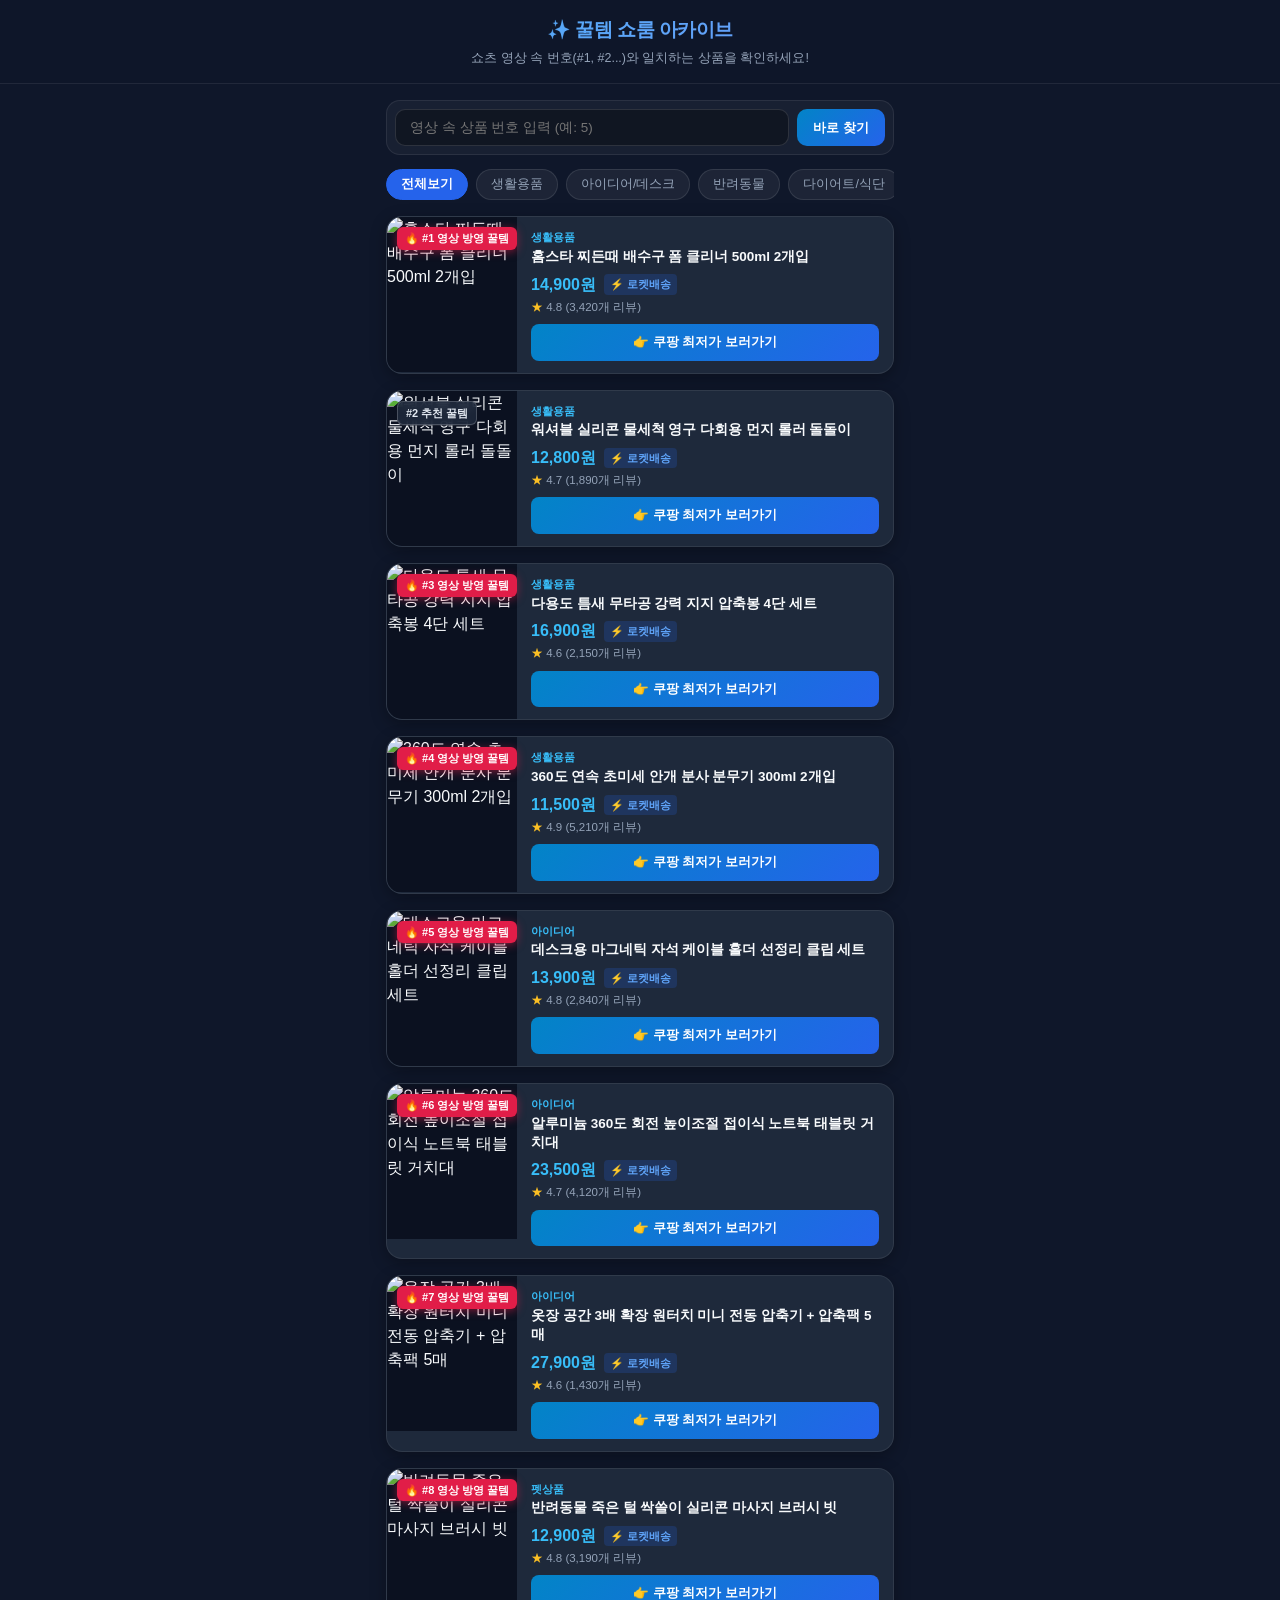
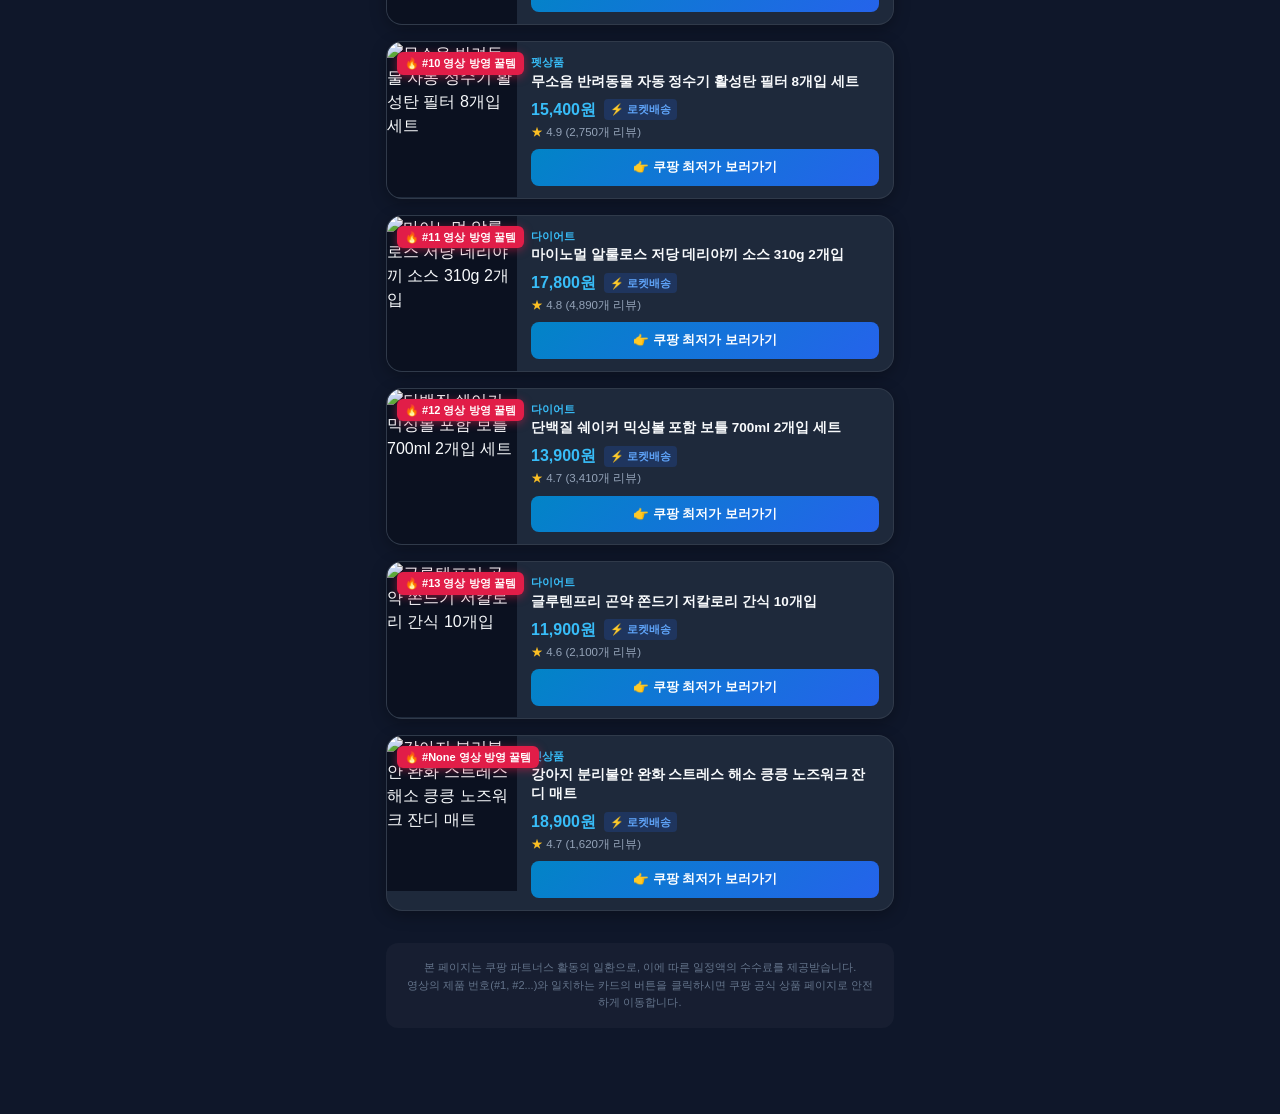
==== commit b0c58d5b: "feat: 30-second empathetic storytelling Shorts with real marketplace product photos and dedicated th" ====
--- a/docs/index.html
+++ b/docs/index.html
@@ -260,7 +260,7 @@
         <div class="product-card" id="card-1" data-num="1" data-category="생활용품">
           <div class="card-badge featured">🔥 #1 영상 방영 꿀템</div>
           <div class="img-wrapper">
-            <img src="https://images.unsplash.com/photo-1584820927498-cfe5211fd8bf?w=800" alt="홈스타 찌든때 배수구 폼 클리너 500ml 2개입" loading="lazy">
+            <img src="https://search1.daumcdn.net/thumb/R800x800/?fname=https%3A%2F%2Fsearchad-phinf.pstatic.net%2FMjAyMjA2MjhfODkg%2FMDAxNjU2MzgyOTYxNzQ3.TEoqPUe0MOV0cvtL72zdeXgG8Lfi9XjSegIe21uSq1kg.IEkzR42rk7UGCgTesgjolpNl77YVoDABX2T6DrBo4bAg.JPEG%2F1236690-d6141739-9149-49a3-9ef2-105404a33a8f.jpg" alt="홈스타 찌든때 배수구 폼 클리너 500ml 2개입" loading="lazy">
           </div>
           <div class="card-content">
             <div class="category-tag">생활용품</div>
@@ -279,9 +279,9 @@
         </div>
             
         <div class="product-card" id="card-2" data-num="2" data-category="생활용품">
-          <div class="card-badge featured">🔥 #2 영상 방영 꿀템</div>
-          <div class="img-wrapper">
-            <img src="https://images.unsplash.com/photo-1583947215259-38e31be8751f?w=800" alt="워셔블 실리콘 물세척 영구 다회용 먼지 롤러 돌돌이" loading="lazy">
+          <div class="card-badge">#2 추천 꿀템</div>
+          <div class="img-wrapper">
+            <img src="https://search1.daumcdn.net/thumb/R800x800/?fname=http%3A//shop1.daumcdn.net/shophow/p/A5300615615.jpg%3Fut%3D20260903165538" alt="워셔블 실리콘 물세척 영구 다회용 먼지 롤러 돌돌이" loading="lazy">
           </div>
           <div class="card-content">
             <div class="category-tag">생활용품</div>
@@ -302,7 +302,7 @@
         <div class="product-card" id="card-3" data-num="3" data-category="생활용품">
           <div class="card-badge featured">🔥 #3 영상 방영 꿀템</div>
           <div class="img-wrapper">
-            <img src="https://images.unsplash.com/photo-1513694203232-719a280e022f?w=800" alt="다용도 틈새 무타공 강력 지지 압축봉 4단 세트" loading="lazy">
+            <img src="https://search1.daumcdn.net/thumb/R800x800/?fname=https%3A%2F%2Fsearchad-phinf.pstatic.net%2FMjAyNTAyMjVfMjc2%2FMDAxNzQwNDQ4NjUxNjky._U-PalBxn3E4QyhRvTvPRQEUFHj4ailad6sqZyyvYAAg.Xm_7pRTQgYV8-tqUTWoZ0E72OfVWsifceFEIWPNAi_Yg.PNG%2F1174502-486586fc-9847-4dd1-bab7-beb619ebde87.png" alt="다용도 틈새 무타공 강력 지지 압축봉 4단 세트" loading="lazy">
           </div>
           <div class="card-content">
             <div class="category-tag">생활용품</div>
@@ -323,7 +323,7 @@
         <div class="product-card" id="card-4" data-num="4" data-category="생활용품">
           <div class="card-badge featured">🔥 #4 영상 방영 꿀템</div>
           <div class="img-wrapper">
-            <img src="https://images.unsplash.com/photo-1608248597359-0f04e84b72c9?w=800" alt="360도 연속 초미세 안개 분사 분무기 300ml 2개입" loading="lazy">
+            <img src="https://search1.daumcdn.net/thumb/R800x800/?fname=https%3A%2F%2Fsearchad-phinf.pstatic.net%2FMjAyNTAyMjVfMTg4%2FMDAxNzQwNDQ4NjM1Nzcw.CCUvA0B05PcGr4YvFgbbAGor_aq8gDc4XKtgFFN_IKMg.AUBX1TPx0D1jOTJ5AheIxB9tKuAnSBZ5aHkxhnPF_WIg.PNG%2F1174502-b515491a-b68e-4d57-8367-dce7a6f6157b.png" alt="360도 연속 초미세 안개 분사 분무기 300ml 2개입" loading="lazy">
           </div>
           <div class="card-content">
             <div class="category-tag">생활용품</div>
@@ -344,7 +344,7 @@
         <div class="product-card" id="card-5" data-num="5" data-category="아이디어">
           <div class="card-badge featured">🔥 #5 영상 방영 꿀템</div>
           <div class="img-wrapper">
-            <img src="https://images.unsplash.com/photo-1527864550417-7fd91fc51a46?w=800" alt="데스크용 마그네틱 자석 케이블 홀더 선정리 클립 세트" loading="lazy">
+            <img src="https://search1.daumcdn.net/thumb/R800x800/?fname=https%3A%2F%2Fsearchad-phinf.pstatic.net%2FMjAyNjA4MjdfMjIg%2FMDAxNzg3ODEyMjM3OTM1.pZx5Npkn9EVPOGv_aezpEXJoB5LrQzMFoOfGjg1zpEkg.dYNepRd08LnP27sh6mh_Dfov8_L5JOFp4ngljT6RWWIg.PNG%2F780924-4be3a303-09c0-43d0-8cd6-058fdc4bc1f7.png" alt="데스크용 마그네틱 자석 케이블 홀더 선정리 클립 세트" loading="lazy">
           </div>
           <div class="card-content">
             <div class="category-tag">아이디어</div>
@@ -365,7 +365,7 @@
         <div class="product-card" id="card-6" data-num="6" data-category="아이디어">
           <div class="card-badge featured">🔥 #6 영상 방영 꿀템</div>
           <div class="img-wrapper">
-            <img src="https://images.unsplash.com/photo-1587829741301-dc798b83add3?w=800" alt="알루미늄 360도 회전 높이조절 접이식 노트북 태블릿 거치대" loading="lazy">
+            <img src="https://search1.daumcdn.net/thumb/R800x800/?fname=http%3A//shop1.daumcdn.net/shophow/p/U37130661623.jpg%3Fut%3D20261002173051" alt="알루미늄 360도 회전 높이조절 접이식 노트북 태블릿 거치대" loading="lazy">
           </div>
           <div class="card-content">
             <div class="category-tag">아이디어</div>
@@ -386,7 +386,7 @@
         <div class="product-card" id="card-7" data-num="7" data-category="아이디어">
           <div class="card-badge featured">🔥 #7 영상 방영 꿀템</div>
           <div class="img-wrapper">
-            <img src="https://images.unsplash.com/photo-1558769132-cb1aea458c5e?w=800" alt="옷장 공간 3배 확장 원터치 미니 전동 압축기 + 압축팩 5매" loading="lazy">
+            <img src="https://search1.daumcdn.net/thumb/R800x800/?fname=https%3A%2F%2Fsearchad-phinf.pstatic.net%2FMjAyNTAyMjVfMTg4%2FMDAxNzQwNDQ4NjM1Nzcw.CCUvA0B05PcGr4YvFgbbAGor_aq8gDc4XKtgFFN_IKMg.AUBX1TPx0D1jOTJ5AheIxB9tKuAnSBZ5aHkxhnPF_WIg.PNG%2F1174502-b515491a-b68e-4d57-8367-dce7a6f6157b.png" alt="옷장 공간 3배 확장 원터치 미니 전동 압축기 + 압축팩 5매" loading="lazy">
           </div>
           <div class="card-content">
             <div class="category-tag">아이디어</div>
@@ -407,7 +407,7 @@
         <div class="product-card" id="card-8" data-num="8" data-category="펫상품">
           <div class="card-badge featured">🔥 #8 영상 방영 꿀템</div>
           <div class="img-wrapper">
-            <img src="https://images.unsplash.com/photo-1583337130417-3346a1be7dee?w=800" alt="반려동물 죽은 털 싹쓸이 실리콘 마사지 브러시 빗" loading="lazy">
+            <img src="https://search1.daumcdn.net/thumb/R800x800/?fname=https%3A%2F%2Fshopping-phinf.pstatic.net%2Fmain_9088167%2F90881679799.4.jpg%3Ftype%3Df300" alt="반려동물 죽은 털 싹쓸이 실리콘 마사지 브러시 빗" loading="lazy">
           </div>
           <div class="card-content">
             <div class="category-tag">펫상품</div>
@@ -426,9 +426,9 @@
         </div>
             
         <div class="product-card" id="card-10" data-num="10" data-category="펫상품">
-          <div class="card-badge">#10 추천 꿀템</div>
-          <div class="img-wrapper">
-            <img src="https://images.unsplash.com/photo-1535268647677-300dbf3d78d1?w=800" alt="무소음 반려동물 자동 정수기 활성탄 필터 8개입 세트" loading="lazy">
+          <div class="card-badge featured">🔥 #10 영상 방영 꿀템</div>
+          <div class="img-wrapper">
+            <img src="https://search1.daumcdn.net/thumb/R800x800/?fname=https%3A%2F%2Fsearchad-phinf.pstatic.net%2FMjAyNTA3MTdfMjEx%2FMDAxNzUyNzMxMzM2NjEx.R4qb5fRfm15K0fqGhy9AofgAjfLXHiR7UHhW4Jfcamcg.ft-xXYtX5GRVT7EaGMb5IOgCmg0foZ8860kAQ48W07Yg.PNG%2F3157182-b968cfb1-8796-4232-a790-5013ee4e9010.png" alt="무소음 반려동물 자동 정수기 활성탄 필터 8개입 세트" loading="lazy">
           </div>
           <div class="card-content">
             <div class="category-tag">펫상품</div>
@@ -449,7 +449,7 @@
         <div class="product-card" id="card-11" data-num="11" data-category="다이어트">
           <div class="card-badge featured">🔥 #11 영상 방영 꿀템</div>
           <div class="img-wrapper">
-            <img src="https://images.unsplash.com/photo-1498837167922-ddd27525d352?w=800" alt="마이노멀 알룰로스 저당 데리야끼 소스 310g 2개입" loading="lazy">
+            <img src="https://search1.daumcdn.net/thumb/R800x800/?fname=https%3A%2F%2Fsearchad-phinf.pstatic.net%2FMjAyNjA5MjFfMTEz%2FMDAxNzg5OTkwODM3NDk1.E7UuTkylUO04vsrGnKCJmoosz5VTUymCBgpsbKpeiWAg.fS8bdQofnnOZlIrHvmkfKgwBfqpdZlwlp52CmWNju8sg.JPEG%2F1506836-6e54c032-e251-4715-8d3f-594debbc5989.jpg" alt="마이노멀 알룰로스 저당 데리야끼 소스 310g 2개입" loading="lazy">
           </div>
           <div class="card-content">
             <div class="category-tag">다이어트</div>
@@ -470,7 +470,7 @@
         <div class="product-card" id="card-12" data-num="12" data-category="다이어트">
           <div class="card-badge featured">🔥 #12 영상 방영 꿀템</div>
           <div class="img-wrapper">
-            <img src="https://images.unsplash.com/photo-1544816155-12df9643f363?w=800" alt="단백질 쉐이커 믹싱볼 포함 보틀 700ml 2개입 세트" loading="lazy">
+            <img src="https://search1.daumcdn.net/thumb/R800x800/?fname=https%3A%2F%2Fsearchad-phinf.pstatic.net%2FMjAyMjAzMTRfMjkx%2FMDAxNjQ3MjU0MTM0NTMz.tAha7zb-fYcGElsDhM7zYYjx5LM6wCpQRXbuYd4flBsg.COULhJLrX1VJhW3N-mEM_v0WlPeSuwWt9m0UftskcBwg.JPEG%2F1434949-3fd92c15-051e-4d6d-bfbb-2bec7d5e45e9.jpg" alt="단백질 쉐이커 믹싱볼 포함 보틀 700ml 2개입 세트" loading="lazy">
           </div>
           <div class="card-content">
             <div class="category-tag">다이어트</div>
@@ -491,7 +491,7 @@
         <div class="product-card" id="card-13" data-num="13" data-category="다이어트">
           <div class="card-badge featured">🔥 #13 영상 방영 꿀템</div>
           <div class="img-wrapper">
-            <img src="https://images.unsplash.com/photo-1509440159596-0249088772ff?w=800" alt="글루텐프리 곤약 쫀드기 저칼로리 간식 10개입" loading="lazy">
+            <img src="https://search1.daumcdn.net/thumb/R800x800/?fname=https%3A%2F%2Fsearchad-phinf.pstatic.net%2FMjAyNjEwMDJfMjAy%2FMDAxNzkwOTI4OTEyNTMx.JSd5TaM0xWxW3a_n_ePvECm97YMh8U_W9f4OhITPc7og.aQJ3F_eYijESbQF8Joumi2RjS1NLNGOeGBzPz0AJ-CIg.PNG%2F218089-c77959c2-0619-48fc-8c6a-a5d7e2760f08.png" alt="글루텐프리 곤약 쫀드기 저칼로리 간식 10개입" loading="lazy">
           </div>
           <div class="card-content">
             <div class="category-tag">다이어트</div>
@@ -512,7 +512,7 @@
         <div class="product-card" id="card-None" data-num="None" data-category="펫상품">
           <div class="card-badge featured">🔥 #None 영상 방영 꿀템</div>
           <div class="img-wrapper">
-            <img src="https://images.unsplash.com/photo-1543466835-00a7907e9de1?w=800" alt="강아지 분리불안 완화 스트레스 해소 킁킁 노즈워크 잔디 매트" loading="lazy">
+            <img src="https://search1.daumcdn.net/thumb/R800x800/?fname=https%3A%2F%2Fldb-phinf.pstatic.net%2F20260927_24%2F1790452403711cLAPU_JPEG%2FChatGPT_%EF%BF%BD%CC%B9%EF%BF%BD%EF%BF%BD%EF%BF%BD_2026%EF%BF%BD%EF%BF%BD_9%EF%BF%BD%EF%BF%BD_27%EF%BF%BD%EF%BF%BD_%EF%BF%BD%EF%BF%BD%EF%BF%BD%EF%BF%BD_03_49_22.jpg" alt="강아지 분리불안 완화 스트레스 해소 킁킁 노즈워크 잔디 매트" loading="lazy">
           </div>
           <div class="card-content">
             <div class="category-tag">펫상품</div>
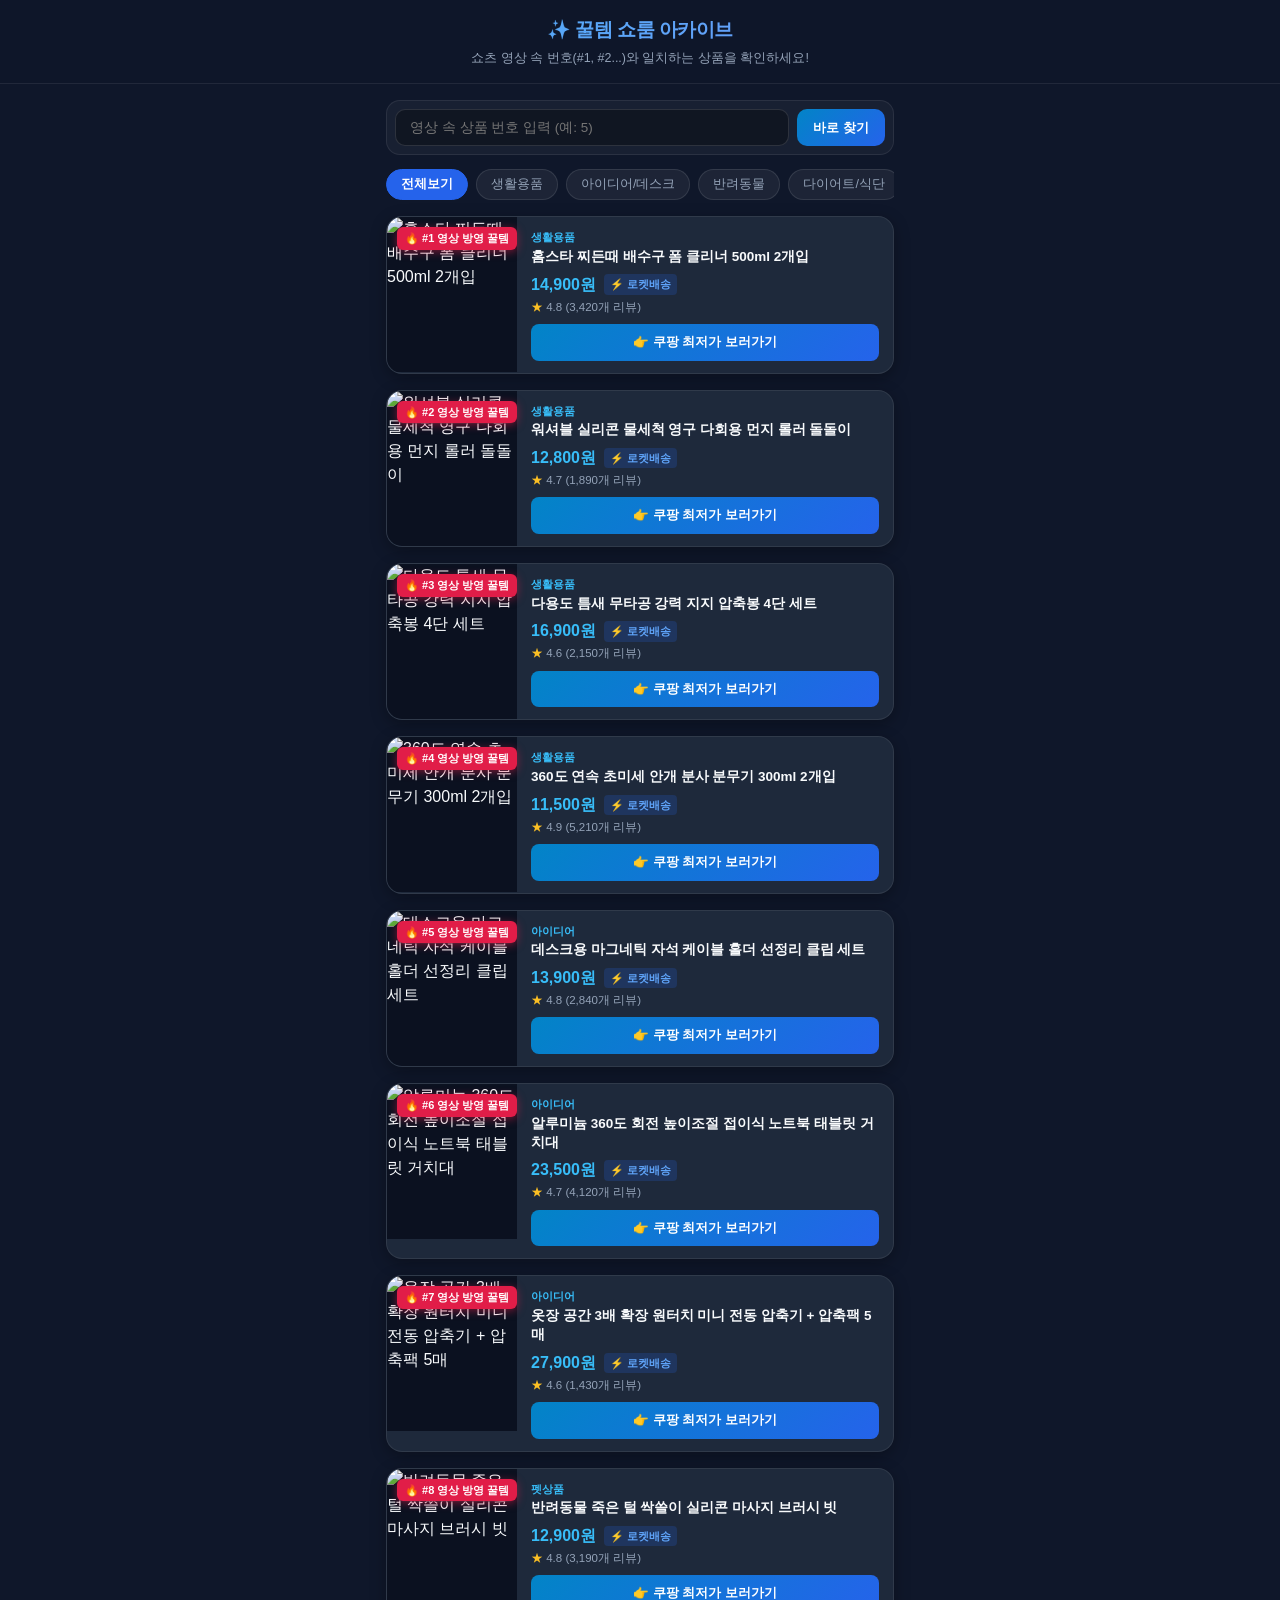
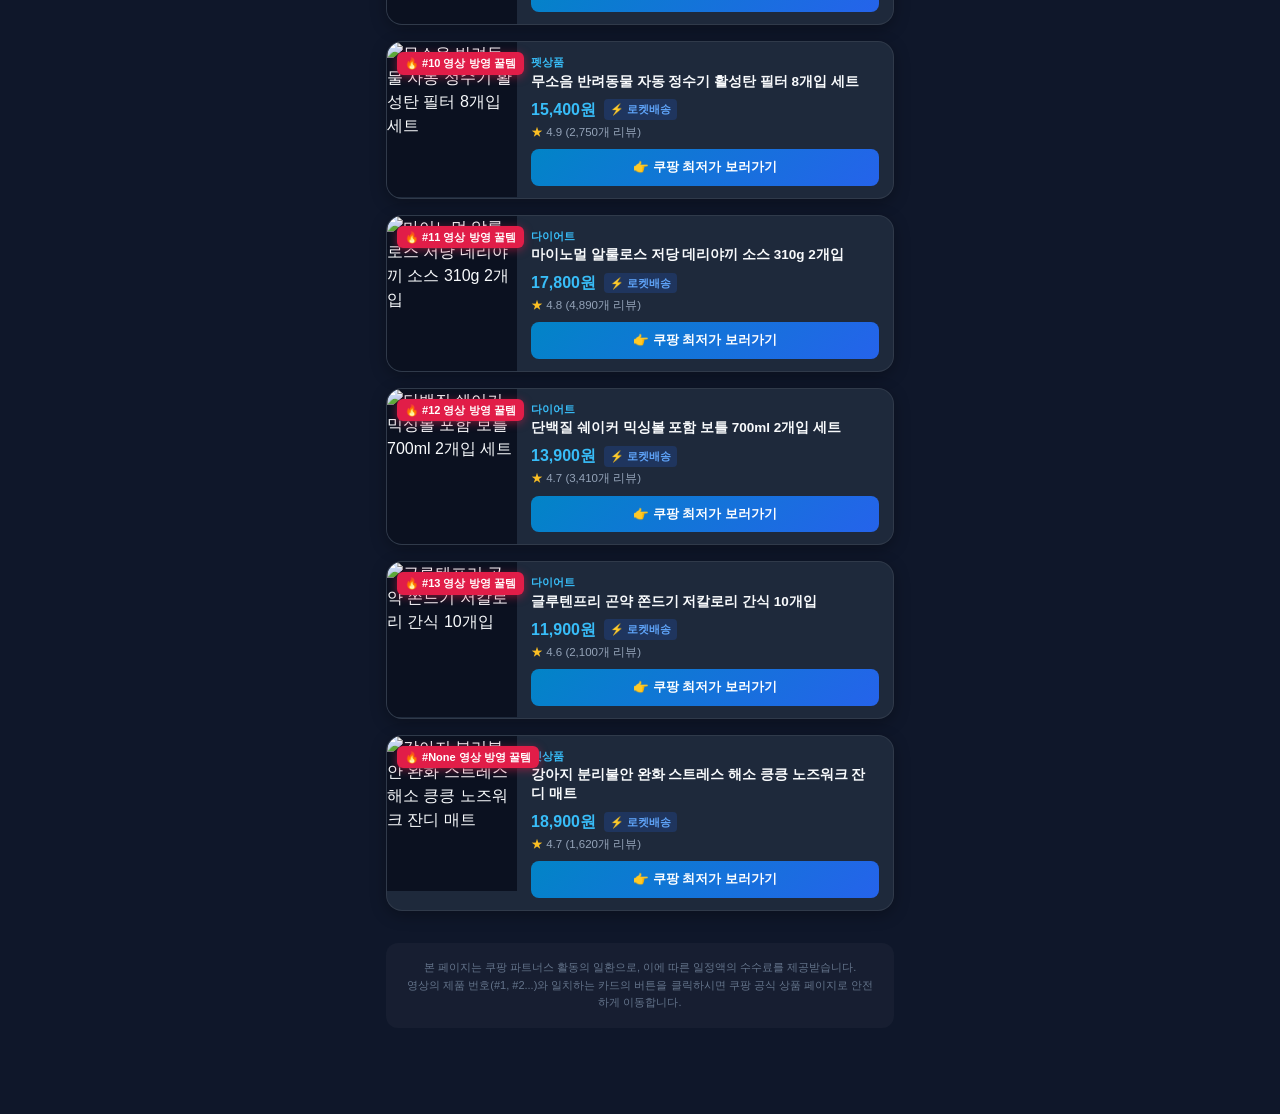
==== commit 56fcc5c2: "feat: add interactive YouTube channel connection panel with client_secrets upload and OAuth authenti" ====
--- a/docs/index.html
+++ b/docs/index.html
@@ -279,7 +279,7 @@
         </div>
             
         <div class="product-card" id="card-2" data-num="2" data-category="생활용품">
-          <div class="card-badge">#2 추천 꿀템</div>
+          <div class="card-badge featured">🔥 #2 영상 방영 꿀템</div>
           <div class="img-wrapper">
             <img src="https://search1.daumcdn.net/thumb/R800x800/?fname=http%3A//shop1.daumcdn.net/shophow/p/A5300615615.jpg%3Fut%3D20260903165538" alt="워셔블 실리콘 물세척 영구 다회용 먼지 롤러 돌돌이" loading="lazy">
           </div>
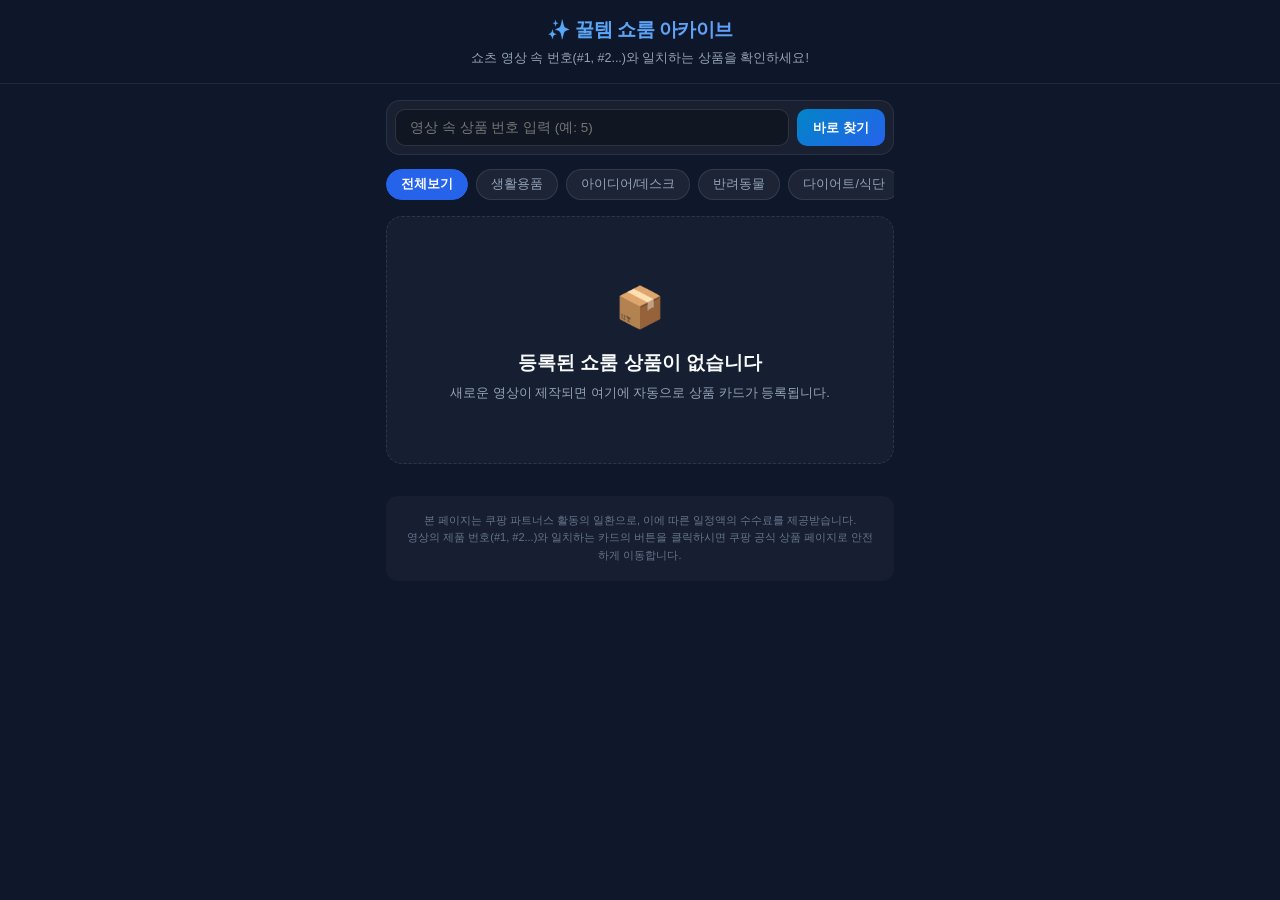
==== commit 952b3ba5: "Auto-update showroom catalog for GitHub Pages" ====
--- a/docs/index.html
+++ b/docs/index.html
@@ -257,277 +257,10 @@
 
     <div class="product-list" id="product-list">
       
-        <div class="product-card" id="card-1" data-num="1" data-category="생활용품">
-          <div class="card-badge featured">🔥 #1 영상 방영 꿀템</div>
-          <div class="img-wrapper">
-            <img src="https://search1.daumcdn.net/thumb/R800x800/?fname=https%3A%2F%2Fsearchad-phinf.pstatic.net%2FMjAyMjA2MjhfODkg%2FMDAxNjU2MzgyOTYxNzQ3.TEoqPUe0MOV0cvtL72zdeXgG8Lfi9XjSegIe21uSq1kg.IEkzR42rk7UGCgTesgjolpNl77YVoDABX2T6DrBo4bAg.JPEG%2F1236690-d6141739-9149-49a3-9ef2-105404a33a8f.jpg" alt="홈스타 찌든때 배수구 폼 클리너 500ml 2개입" loading="lazy">
-          </div>
-          <div class="card-content">
-            <div class="category-tag">생활용품</div>
-            <h3 class="product-title">홈스타 찌든때 배수구 폼 클리너 500ml 2개입</h3>
-            <div class="price-row">
-              <span class="price-val">14,900원</span>
-              <span class="rocket-badge">⚡ 로켓배송</span>
-            </div>
-            <div class="review-row">
-              <span class="star">★</span> 4.8 (3,420개 리뷰)
-            </div>
-            <a href="https://www.coupang.com/np/search?q=%ED%99%88%EC%8A%A4%ED%83%80%20%EC%B0%8C%EB%93%A0%EB%95%8C%20%EB%B0%B0%EC%88%98%EA%B5%AC%20%ED%8F%BC%20%ED%81%B4%EB%A6%AC%EB%84%88%20500ml%202%EA%B0%9C%EC%9E%85" target="_blank" rel="noopener noreferrer" class="btn-buy" id="buy-btn-1">
-              👉 쿠팡 최저가 보러가기
-            </a>
-          </div>
-        </div>
-            
-        <div class="product-card" id="card-2" data-num="2" data-category="생활용품">
-          <div class="card-badge featured">🔥 #2 영상 방영 꿀템</div>
-          <div class="img-wrapper">
-            <img src="https://search1.daumcdn.net/thumb/R800x800/?fname=http%3A//shop1.daumcdn.net/shophow/p/A5300615615.jpg%3Fut%3D20260903165538" alt="워셔블 실리콘 물세척 영구 다회용 먼지 롤러 돌돌이" loading="lazy">
-          </div>
-          <div class="card-content">
-            <div class="category-tag">생활용품</div>
-            <h3 class="product-title">워셔블 실리콘 물세척 영구 다회용 먼지 롤러 돌돌이</h3>
-            <div class="price-row">
-              <span class="price-val">12,800원</span>
-              <span class="rocket-badge">⚡ 로켓배송</span>
-            </div>
-            <div class="review-row">
-              <span class="star">★</span> 4.7 (1,890개 리뷰)
-            </div>
-            <a href="https://www.coupang.com/np/search?q=%EC%9B%8C%EC%85%94%EB%B8%94%20%EC%8B%A4%EB%A6%AC%EC%BD%98%20%EB%AC%BC%EC%84%B8%EC%B2%99%20%EC%98%81%EA%B5%AC%20%EB%8B%A4%ED%9A%8C%EC%9A%A9%20%EB%A8%BC%EC%A7%80%20%EB%A1%A4%EB%9F%AC%20%EB%8F%8C%EB%8F%8C%EC%9D%B4" target="_blank" rel="noopener noreferrer" class="btn-buy" id="buy-btn-2">
-              👉 쿠팡 최저가 보러가기
-            </a>
-          </div>
-        </div>
-            
-        <div class="product-card" id="card-3" data-num="3" data-category="생활용품">
-          <div class="card-badge featured">🔥 #3 영상 방영 꿀템</div>
-          <div class="img-wrapper">
-            <img src="https://search1.daumcdn.net/thumb/R800x800/?fname=https%3A%2F%2Fsearchad-phinf.pstatic.net%2FMjAyNTAyMjVfMjc2%2FMDAxNzQwNDQ4NjUxNjky._U-PalBxn3E4QyhRvTvPRQEUFHj4ailad6sqZyyvYAAg.Xm_7pRTQgYV8-tqUTWoZ0E72OfVWsifceFEIWPNAi_Yg.PNG%2F1174502-486586fc-9847-4dd1-bab7-beb619ebde87.png" alt="다용도 틈새 무타공 강력 지지 압축봉 4단 세트" loading="lazy">
-          </div>
-          <div class="card-content">
-            <div class="category-tag">생활용품</div>
-            <h3 class="product-title">다용도 틈새 무타공 강력 지지 압축봉 4단 세트</h3>
-            <div class="price-row">
-              <span class="price-val">16,900원</span>
-              <span class="rocket-badge">⚡ 로켓배송</span>
-            </div>
-            <div class="review-row">
-              <span class="star">★</span> 4.6 (2,150개 리뷰)
-            </div>
-            <a href="https://www.coupang.com/np/search?q=%EB%8B%A4%EC%9A%A9%EB%8F%84%20%ED%8B%88%EC%83%88%20%EB%AC%B4%ED%83%80%EA%B3%B5%20%EA%B0%95%EB%A0%A5%20%EC%A7%80%EC%A7%80%20%EC%95%95%EC%B6%95%EB%B4%89%204%EB%8B%A8%20%EC%84%B8%ED%8A%B8" target="_blank" rel="noopener noreferrer" class="btn-buy" id="buy-btn-3">
-              👉 쿠팡 최저가 보러가기
-            </a>
-          </div>
-        </div>
-            
-        <div class="product-card" id="card-4" data-num="4" data-category="생활용품">
-          <div class="card-badge featured">🔥 #4 영상 방영 꿀템</div>
-          <div class="img-wrapper">
-            <img src="https://search1.daumcdn.net/thumb/R800x800/?fname=https%3A%2F%2Fsearchad-phinf.pstatic.net%2FMjAyNTAyMjVfMTg4%2FMDAxNzQwNDQ4NjM1Nzcw.CCUvA0B05PcGr4YvFgbbAGor_aq8gDc4XKtgFFN_IKMg.AUBX1TPx0D1jOTJ5AheIxB9tKuAnSBZ5aHkxhnPF_WIg.PNG%2F1174502-b515491a-b68e-4d57-8367-dce7a6f6157b.png" alt="360도 연속 초미세 안개 분사 분무기 300ml 2개입" loading="lazy">
-          </div>
-          <div class="card-content">
-            <div class="category-tag">생활용품</div>
-            <h3 class="product-title">360도 연속 초미세 안개 분사 분무기 300ml 2개입</h3>
-            <div class="price-row">
-              <span class="price-val">11,500원</span>
-              <span class="rocket-badge">⚡ 로켓배송</span>
-            </div>
-            <div class="review-row">
-              <span class="star">★</span> 4.9 (5,210개 리뷰)
-            </div>
-            <a href="https://www.coupang.com/np/search?q=360%EB%8F%84%20%EC%97%B0%EC%86%8D%20%EC%B4%88%EB%AF%B8%EC%84%B8%20%EC%95%88%EA%B0%9C%20%EB%B6%84%EC%82%AC%20%EB%B6%84%EB%AC%B4%EA%B8%B0%20300ml%202%EA%B0%9C%EC%9E%85" target="_blank" rel="noopener noreferrer" class="btn-buy" id="buy-btn-4">
-              👉 쿠팡 최저가 보러가기
-            </a>
-          </div>
-        </div>
-            
-        <div class="product-card" id="card-5" data-num="5" data-category="아이디어">
-          <div class="card-badge featured">🔥 #5 영상 방영 꿀템</div>
-          <div class="img-wrapper">
-            <img src="https://search1.daumcdn.net/thumb/R800x800/?fname=https%3A%2F%2Fsearchad-phinf.pstatic.net%2FMjAyNjA4MjdfMjIg%2FMDAxNzg3ODEyMjM3OTM1.pZx5Npkn9EVPOGv_aezpEXJoB5LrQzMFoOfGjg1zpEkg.dYNepRd08LnP27sh6mh_Dfov8_L5JOFp4ngljT6RWWIg.PNG%2F780924-4be3a303-09c0-43d0-8cd6-058fdc4bc1f7.png" alt="데스크용 마그네틱 자석 케이블 홀더 선정리 클립 세트" loading="lazy">
-          </div>
-          <div class="card-content">
-            <div class="category-tag">아이디어</div>
-            <h3 class="product-title">데스크용 마그네틱 자석 케이블 홀더 선정리 클립 세트</h3>
-            <div class="price-row">
-              <span class="price-val">13,900원</span>
-              <span class="rocket-badge">⚡ 로켓배송</span>
-            </div>
-            <div class="review-row">
-              <span class="star">★</span> 4.8 (2,840개 리뷰)
-            </div>
-            <a href="https://www.coupang.com/np/search?q=%EB%8D%B0%EC%8A%A4%ED%81%AC%EC%9A%A9%20%EB%A7%88%EA%B7%B8%EB%84%A4%ED%8B%B1%20%EC%9E%90%EC%84%9D%20%EC%BC%80%EC%9D%B4%EB%B8%94%20%ED%99%80%EB%8D%94%20%EC%84%A0%EC%A0%95%EB%A6%AC%20%ED%81%B4%EB%A6%BD%20%EC%84%B8%ED%8A%B8" target="_blank" rel="noopener noreferrer" class="btn-buy" id="buy-btn-5">
-              👉 쿠팡 최저가 보러가기
-            </a>
-          </div>
-        </div>
-            
-        <div class="product-card" id="card-6" data-num="6" data-category="아이디어">
-          <div class="card-badge featured">🔥 #6 영상 방영 꿀템</div>
-          <div class="img-wrapper">
-            <img src="https://search1.daumcdn.net/thumb/R800x800/?fname=http%3A//shop1.daumcdn.net/shophow/p/U37130661623.jpg%3Fut%3D20261002173051" alt="알루미늄 360도 회전 높이조절 접이식 노트북 태블릿 거치대" loading="lazy">
-          </div>
-          <div class="card-content">
-            <div class="category-tag">아이디어</div>
-            <h3 class="product-title">알루미늄 360도 회전 높이조절 접이식 노트북 태블릿 거치대</h3>
-            <div class="price-row">
-              <span class="price-val">23,500원</span>
-              <span class="rocket-badge">⚡ 로켓배송</span>
-            </div>
-            <div class="review-row">
-              <span class="star">★</span> 4.7 (4,120개 리뷰)
-            </div>
-            <a href="https://www.coupang.com/np/search?q=%EC%95%8C%EB%A3%A8%EB%AF%B8%EB%8A%84%20360%EB%8F%84%20%ED%9A%8C%EC%A0%84%20%EB%86%92%EC%9D%B4%EC%A1%B0%EC%A0%88%20%EC%A0%91%EC%9D%B4%EC%8B%9D%20%EB%85%B8%ED%8A%B8%EB%B6%81%20%ED%83%9C%EB%B8%94%EB%A6%BF%20%EA%B1%B0%EC%B9%98%EB%8C%80" target="_blank" rel="noopener noreferrer" class="btn-buy" id="buy-btn-6">
-              👉 쿠팡 최저가 보러가기
-            </a>
-          </div>
-        </div>
-            
-        <div class="product-card" id="card-7" data-num="7" data-category="아이디어">
-          <div class="card-badge featured">🔥 #7 영상 방영 꿀템</div>
-          <div class="img-wrapper">
-            <img src="https://search1.daumcdn.net/thumb/R800x800/?fname=https%3A%2F%2Fsearchad-phinf.pstatic.net%2FMjAyNTAyMjVfMTg4%2FMDAxNzQwNDQ4NjM1Nzcw.CCUvA0B05PcGr4YvFgbbAGor_aq8gDc4XKtgFFN_IKMg.AUBX1TPx0D1jOTJ5AheIxB9tKuAnSBZ5aHkxhnPF_WIg.PNG%2F1174502-b515491a-b68e-4d57-8367-dce7a6f6157b.png" alt="옷장 공간 3배 확장 원터치 미니 전동 압축기 + 압축팩 5매" loading="lazy">
-          </div>
-          <div class="card-content">
-            <div class="category-tag">아이디어</div>
-            <h3 class="product-title">옷장 공간 3배 확장 원터치 미니 전동 압축기 + 압축팩 5매</h3>
-            <div class="price-row">
-              <span class="price-val">27,900원</span>
-              <span class="rocket-badge">⚡ 로켓배송</span>
-            </div>
-            <div class="review-row">
-              <span class="star">★</span> 4.6 (1,430개 리뷰)
-            </div>
-            <a href="https://www.coupang.com/np/search?q=%EC%98%B7%EC%9E%A5%20%EA%B3%B5%EA%B0%84%203%EB%B0%B0%20%ED%99%95%EC%9E%A5%20%EC%9B%90%ED%84%B0%EC%B9%98%20%EB%AF%B8%EB%8B%88%20%EC%A0%84%EB%8F%99%20%EC%95%95%EC%B6%95%EA%B8%B0%20%2B%20%EC%95%95%EC%B6%95%ED%8C%A9%205%EB%A7%A4" target="_blank" rel="noopener noreferrer" class="btn-buy" id="buy-btn-7">
-              👉 쿠팡 최저가 보러가기
-            </a>
-          </div>
-        </div>
-            
-        <div class="product-card" id="card-8" data-num="8" data-category="펫상품">
-          <div class="card-badge featured">🔥 #8 영상 방영 꿀템</div>
-          <div class="img-wrapper">
-            <img src="https://search1.daumcdn.net/thumb/R800x800/?fname=https%3A%2F%2Fshopping-phinf.pstatic.net%2Fmain_9088167%2F90881679799.4.jpg%3Ftype%3Df300" alt="반려동물 죽은 털 싹쓸이 실리콘 마사지 브러시 빗" loading="lazy">
-          </div>
-          <div class="card-content">
-            <div class="category-tag">펫상품</div>
-            <h3 class="product-title">반려동물 죽은 털 싹쓸이 실리콘 마사지 브러시 빗</h3>
-            <div class="price-row">
-              <span class="price-val">12,900원</span>
-              <span class="rocket-badge">⚡ 로켓배송</span>
-            </div>
-            <div class="review-row">
-              <span class="star">★</span> 4.8 (3,190개 리뷰)
-            </div>
-            <a href="https://www.coupang.com/np/search?q=%EB%B0%98%EB%A0%A4%EB%8F%99%EB%AC%BC%20%EC%A3%BD%EC%9D%80%20%ED%84%B8%20%EC%8B%B9%EC%93%B8%EC%9D%B4%20%EC%8B%A4%EB%A6%AC%EC%BD%98%20%EB%A7%88%EC%82%AC%EC%A7%80%20%EB%B8%8C%EB%9F%AC%EC%8B%9C%20%EB%B9%97" target="_blank" rel="noopener noreferrer" class="btn-buy" id="buy-btn-8">
-              👉 쿠팡 최저가 보러가기
-            </a>
-          </div>
-        </div>
-            
-        <div class="product-card" id="card-10" data-num="10" data-category="펫상품">
-          <div class="card-badge featured">🔥 #10 영상 방영 꿀템</div>
-          <div class="img-wrapper">
-            <img src="https://search1.daumcdn.net/thumb/R800x800/?fname=https%3A%2F%2Fsearchad-phinf.pstatic.net%2FMjAyNTA3MTdfMjEx%2FMDAxNzUyNzMxMzM2NjEx.R4qb5fRfm15K0fqGhy9AofgAjfLXHiR7UHhW4Jfcamcg.ft-xXYtX5GRVT7EaGMb5IOgCmg0foZ8860kAQ48W07Yg.PNG%2F3157182-b968cfb1-8796-4232-a790-5013ee4e9010.png" alt="무소음 반려동물 자동 정수기 활성탄 필터 8개입 세트" loading="lazy">
-          </div>
-          <div class="card-content">
-            <div class="category-tag">펫상품</div>
-            <h3 class="product-title">무소음 반려동물 자동 정수기 활성탄 필터 8개입 세트</h3>
-            <div class="price-row">
-              <span class="price-val">15,400원</span>
-              <span class="rocket-badge">⚡ 로켓배송</span>
-            </div>
-            <div class="review-row">
-              <span class="star">★</span> 4.9 (2,750개 리뷰)
-            </div>
-            <a href="https://www.coupang.com/np/search?q=%EB%AC%B4%EC%86%8C%EC%9D%8C%20%EB%B0%98%EB%A0%A4%EB%8F%99%EB%AC%BC%20%EC%9E%90%EB%8F%99%20%EC%A0%95%EC%88%98%EA%B8%B0%20%ED%99%9C%EC%84%B1%ED%83%84%20%ED%95%84%ED%84%B0%208%EA%B0%9C%EC%9E%85%20%EC%84%B8%ED%8A%B8" target="_blank" rel="noopener noreferrer" class="btn-buy" id="buy-btn-10">
-              👉 쿠팡 최저가 보러가기
-            </a>
-          </div>
-        </div>
-            
-        <div class="product-card" id="card-11" data-num="11" data-category="다이어트">
-          <div class="card-badge featured">🔥 #11 영상 방영 꿀템</div>
-          <div class="img-wrapper">
-            <img src="https://search1.daumcdn.net/thumb/R800x800/?fname=https%3A%2F%2Fsearchad-phinf.pstatic.net%2FMjAyNjA5MjFfMTEz%2FMDAxNzg5OTkwODM3NDk1.E7UuTkylUO04vsrGnKCJmoosz5VTUymCBgpsbKpeiWAg.fS8bdQofnnOZlIrHvmkfKgwBfqpdZlwlp52CmWNju8sg.JPEG%2F1506836-6e54c032-e251-4715-8d3f-594debbc5989.jpg" alt="마이노멀 알룰로스 저당 데리야끼 소스 310g 2개입" loading="lazy">
-          </div>
-          <div class="card-content">
-            <div class="category-tag">다이어트</div>
-            <h3 class="product-title">마이노멀 알룰로스 저당 데리야끼 소스 310g 2개입</h3>
-            <div class="price-row">
-              <span class="price-val">17,800원</span>
-              <span class="rocket-badge">⚡ 로켓배송</span>
-            </div>
-            <div class="review-row">
-              <span class="star">★</span> 4.8 (4,890개 리뷰)
-            </div>
-            <a href="https://www.coupang.com/np/search?q=%EB%A7%88%EC%9D%B4%EB%85%B8%EB%A9%80%20%EC%95%8C%EB%A3%B0%EB%A1%9C%EC%8A%A4%20%EC%A0%80%EB%8B%B9%20%EB%8D%B0%EB%A6%AC%EC%95%BC%EB%81%BC%20%EC%86%8C%EC%8A%A4%20310g%202%EA%B0%9C%EC%9E%85" target="_blank" rel="noopener noreferrer" class="btn-buy" id="buy-btn-11">
-              👉 쿠팡 최저가 보러가기
-            </a>
-          </div>
-        </div>
-            
-        <div class="product-card" id="card-12" data-num="12" data-category="다이어트">
-          <div class="card-badge featured">🔥 #12 영상 방영 꿀템</div>
-          <div class="img-wrapper">
-            <img src="https://search1.daumcdn.net/thumb/R800x800/?fname=https%3A%2F%2Fsearchad-phinf.pstatic.net%2FMjAyMjAzMTRfMjkx%2FMDAxNjQ3MjU0MTM0NTMz.tAha7zb-fYcGElsDhM7zYYjx5LM6wCpQRXbuYd4flBsg.COULhJLrX1VJhW3N-mEM_v0WlPeSuwWt9m0UftskcBwg.JPEG%2F1434949-3fd92c15-051e-4d6d-bfbb-2bec7d5e45e9.jpg" alt="단백질 쉐이커 믹싱볼 포함 보틀 700ml 2개입 세트" loading="lazy">
-          </div>
-          <div class="card-content">
-            <div class="category-tag">다이어트</div>
-            <h3 class="product-title">단백질 쉐이커 믹싱볼 포함 보틀 700ml 2개입 세트</h3>
-            <div class="price-row">
-              <span class="price-val">13,900원</span>
-              <span class="rocket-badge">⚡ 로켓배송</span>
-            </div>
-            <div class="review-row">
-              <span class="star">★</span> 4.7 (3,410개 리뷰)
-            </div>
-            <a href="https://www.coupang.com/np/search?q=%EB%8B%A8%EB%B0%B1%EC%A7%88%20%EC%89%90%EC%9D%B4%EC%BB%A4%20%EB%AF%B9%EC%8B%B1%EB%B3%BC%20%ED%8F%AC%ED%95%A8%20%EB%B3%B4%ED%8B%80%20700ml%202%EA%B0%9C%EC%9E%85%20%EC%84%B8%ED%8A%B8" target="_blank" rel="noopener noreferrer" class="btn-buy" id="buy-btn-12">
-              👉 쿠팡 최저가 보러가기
-            </a>
-          </div>
-        </div>
-            
-        <div class="product-card" id="card-13" data-num="13" data-category="다이어트">
-          <div class="card-badge featured">🔥 #13 영상 방영 꿀템</div>
-          <div class="img-wrapper">
-            <img src="https://search1.daumcdn.net/thumb/R800x800/?fname=https%3A%2F%2Fsearchad-phinf.pstatic.net%2FMjAyNjEwMDJfMjAy%2FMDAxNzkwOTI4OTEyNTMx.JSd5TaM0xWxW3a_n_ePvECm97YMh8U_W9f4OhITPc7og.aQJ3F_eYijESbQF8Joumi2RjS1NLNGOeGBzPz0AJ-CIg.PNG%2F218089-c77959c2-0619-48fc-8c6a-a5d7e2760f08.png" alt="글루텐프리 곤약 쫀드기 저칼로리 간식 10개입" loading="lazy">
-          </div>
-          <div class="card-content">
-            <div class="category-tag">다이어트</div>
-            <h3 class="product-title">글루텐프리 곤약 쫀드기 저칼로리 간식 10개입</h3>
-            <div class="price-row">
-              <span class="price-val">11,900원</span>
-              <span class="rocket-badge">⚡ 로켓배송</span>
-            </div>
-            <div class="review-row">
-              <span class="star">★</span> 4.6 (2,100개 리뷰)
-            </div>
-            <a href="https://www.coupang.com/np/search?q=%EA%B8%80%EB%A3%A8%ED%85%90%ED%94%84%EB%A6%AC%20%EA%B3%A4%EC%95%BD%20%EC%AB%80%EB%93%9C%EA%B8%B0%20%EC%A0%80%EC%B9%BC%EB%A1%9C%EB%A6%AC%20%EA%B0%84%EC%8B%9D%2010%EA%B0%9C%EC%9E%85" target="_blank" rel="noopener noreferrer" class="btn-buy" id="buy-btn-13">
-              👉 쿠팡 최저가 보러가기
-            </a>
-          </div>
-        </div>
-            
-        <div class="product-card" id="card-None" data-num="None" data-category="펫상품">
-          <div class="card-badge featured">🔥 #None 영상 방영 꿀템</div>
-          <div class="img-wrapper">
-            <img src="https://search1.daumcdn.net/thumb/R800x800/?fname=https%3A%2F%2Fldb-phinf.pstatic.net%2F20260927_24%2F1790452403711cLAPU_JPEG%2FChatGPT_%EF%BF%BD%CC%B9%EF%BF%BD%EF%BF%BD%EF%BF%BD_2026%EF%BF%BD%EF%BF%BD_9%EF%BF%BD%EF%BF%BD_27%EF%BF%BD%EF%BF%BD_%EF%BF%BD%EF%BF%BD%EF%BF%BD%EF%BF%BD_03_49_22.jpg" alt="강아지 분리불안 완화 스트레스 해소 킁킁 노즈워크 잔디 매트" loading="lazy">
-          </div>
-          <div class="card-content">
-            <div class="category-tag">펫상품</div>
-            <h3 class="product-title">강아지 분리불안 완화 스트레스 해소 킁킁 노즈워크 잔디 매트</h3>
-            <div class="price-row">
-              <span class="price-val">18,900원</span>
-              <span class="rocket-badge">⚡ 로켓배송</span>
-            </div>
-            <div class="review-row">
-              <span class="star">★</span> 4.7 (1,620개 리뷰)
-            </div>
-            <a href="https://www.coupang.com/np/search?q=%EA%B0%95%EC%95%84%EC%A7%80%20%EB%B6%84%EB%A6%AC%EB%B6%88%EC%95%88%20%EC%99%84%ED%99%94%20%EC%8A%A4%ED%8A%B8%EB%A0%88%EC%8A%A4%20%ED%95%B4%EC%86%8C%20%ED%82%81%ED%82%81%20%EB%85%B8%EC%A6%88%EC%9B%8C%ED%81%AC%20%EC%9E%94%EB%94%94%20%EB%A7%A4%ED%8A%B8" target="_blank" rel="noopener noreferrer" class="btn-buy" id="buy-btn-None">
-              👉 쿠팡 최저가 보러가기
-            </a>
-          </div>
+        <div style="grid-column: 1/-1; text-align: center; padding: 60px 20px; color: var(--text-muted); background: rgba(30, 41, 59, 0.5); border-radius: 16px; border: 1px dashed rgba(255,255,255,0.1);">
+          <div style="font-size: 40px; margin-bottom: 12px;">📦</div>
+          <h3 style="color: #F8FAFC; margin-bottom: 6px;">등록된 쇼룸 상품이 없습니다</h3>
+          <p style="font-size: 13px;">새로운 영상이 제작되면 여기에 자동으로 상품 카드가 등록됩니다.</p>
         </div>
             
     </div>
